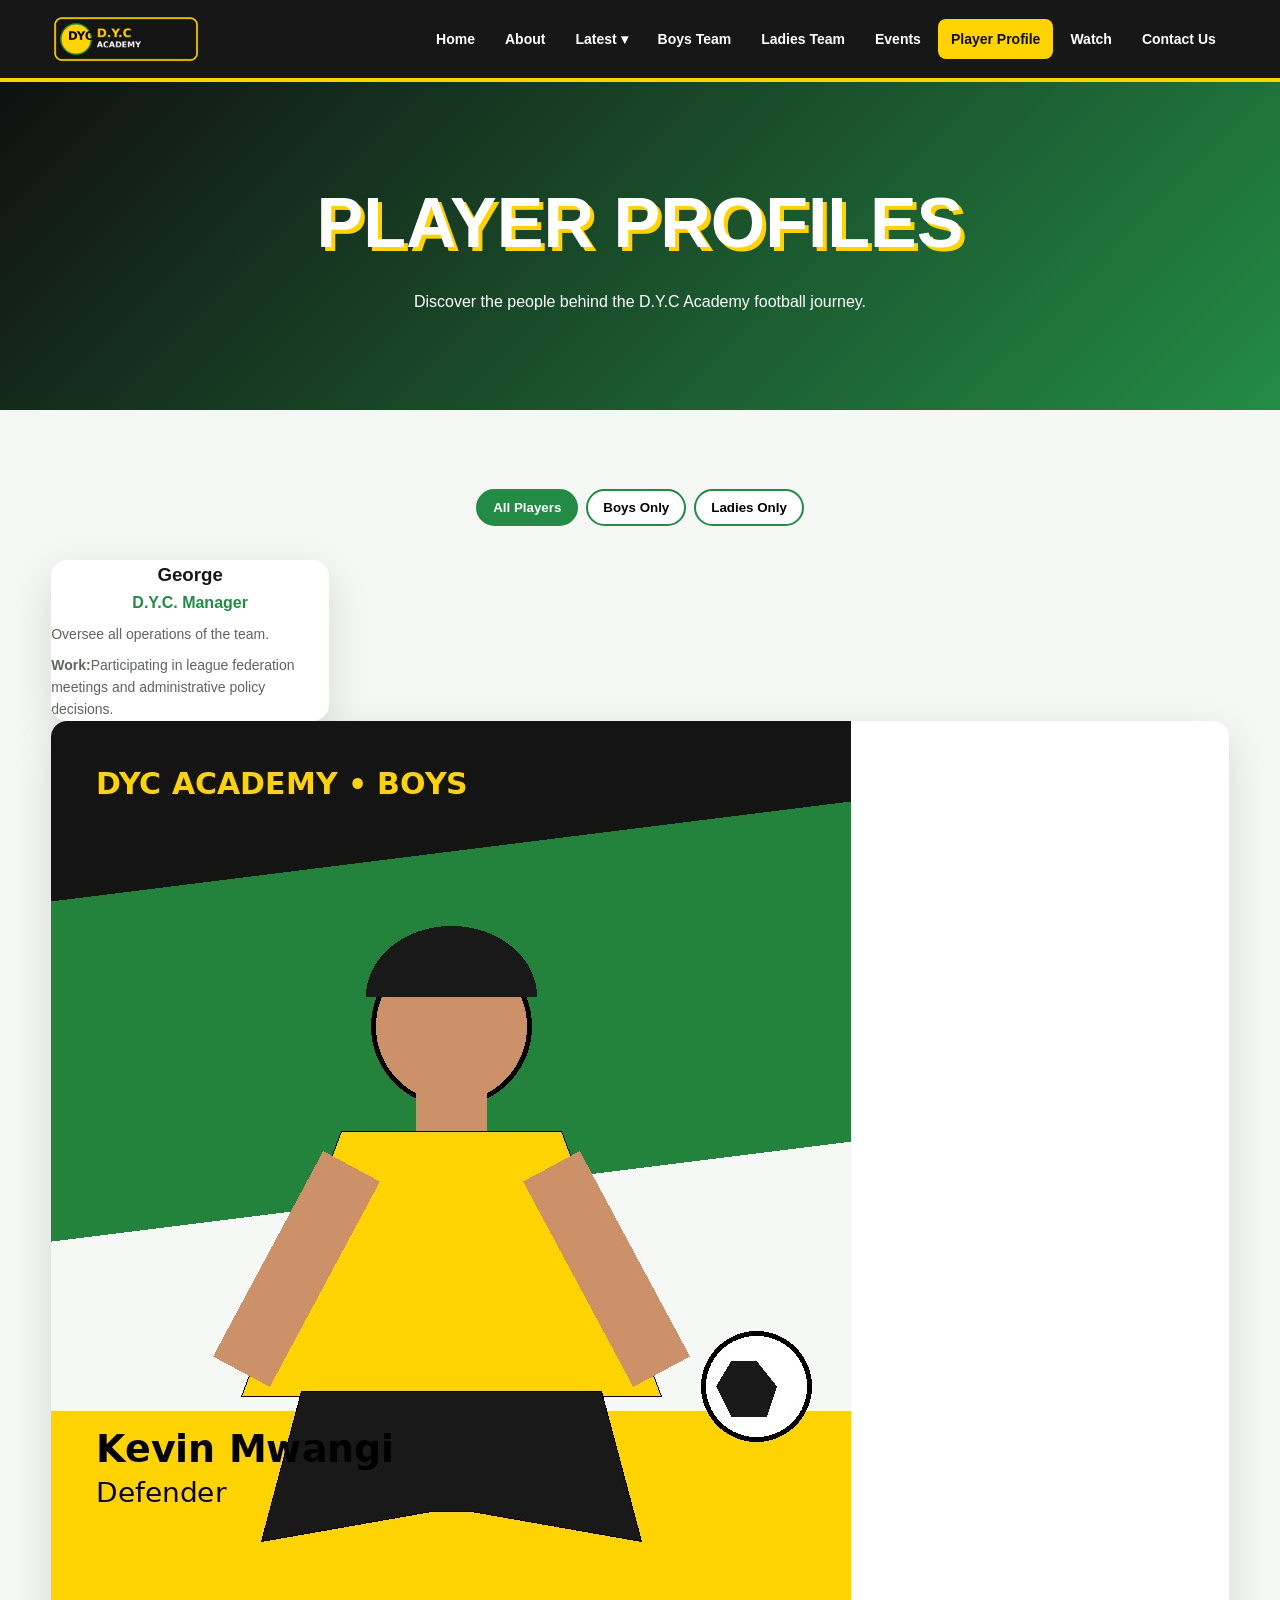
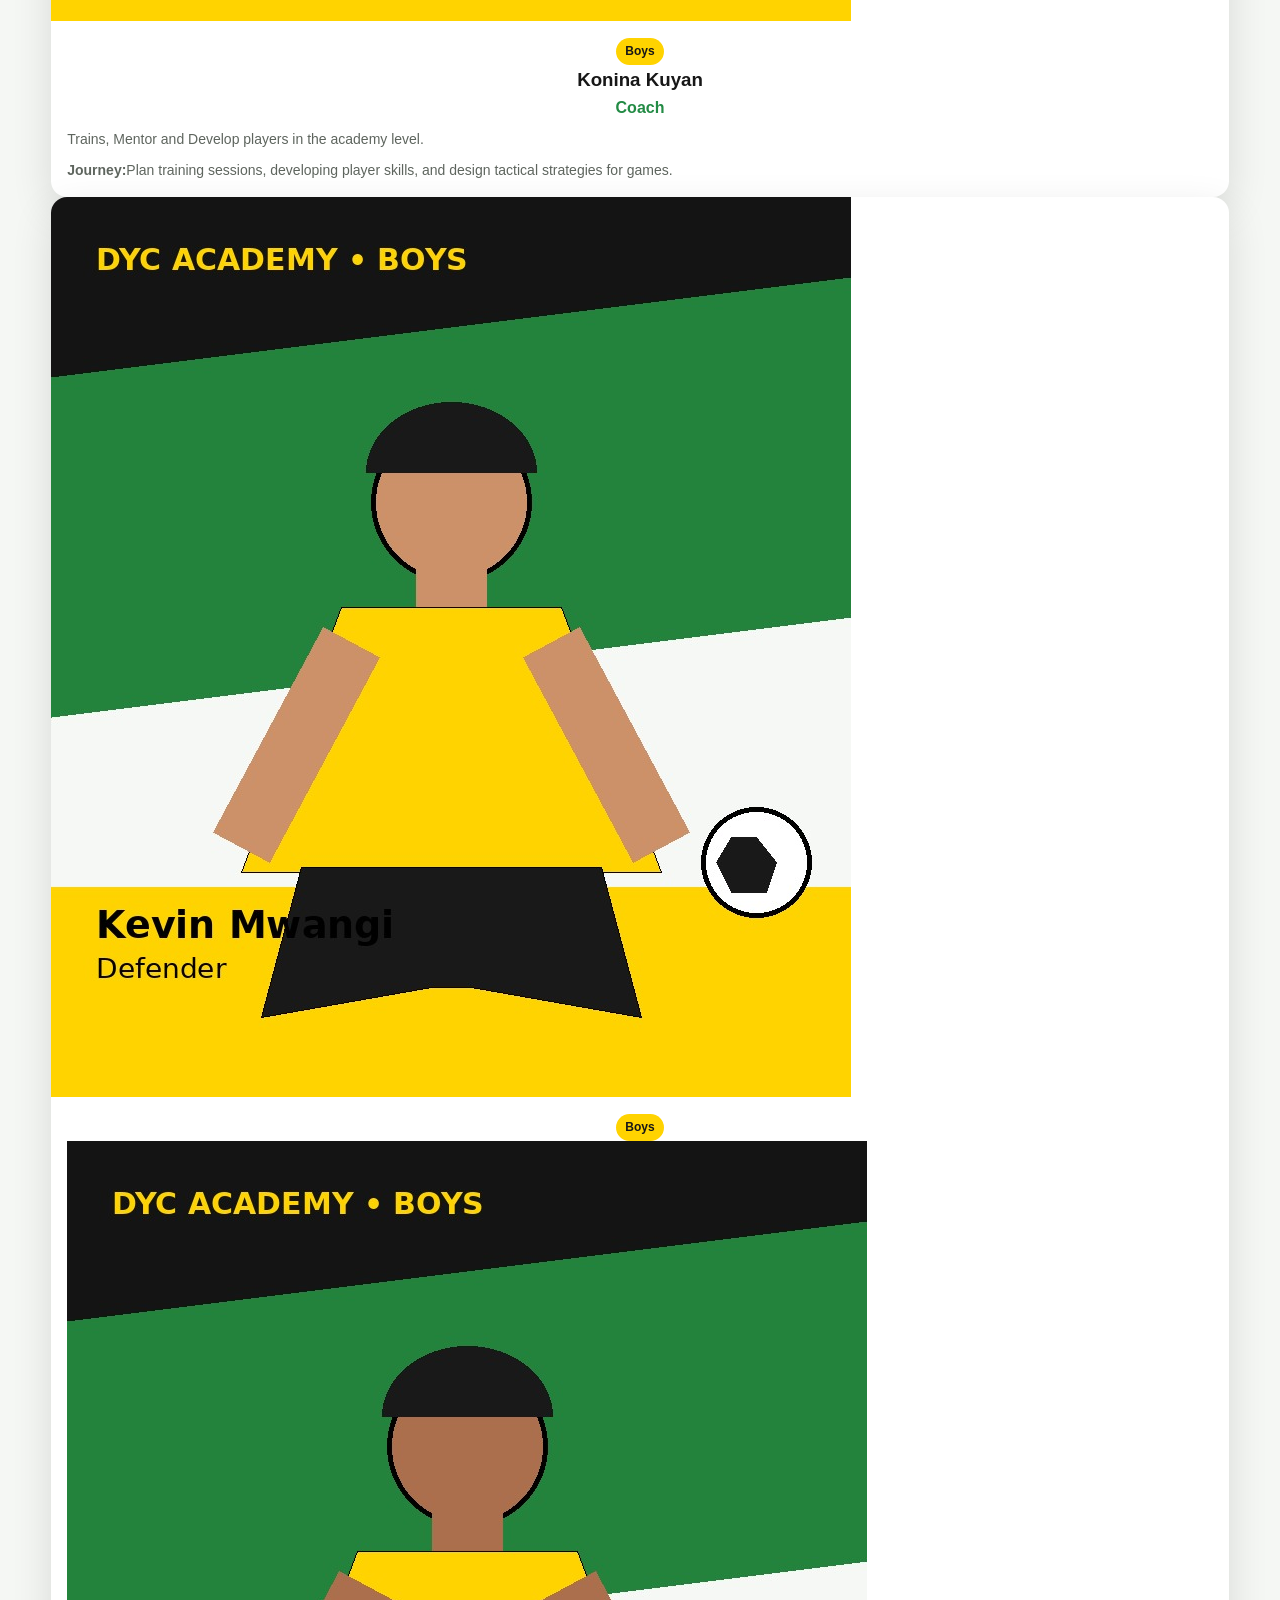
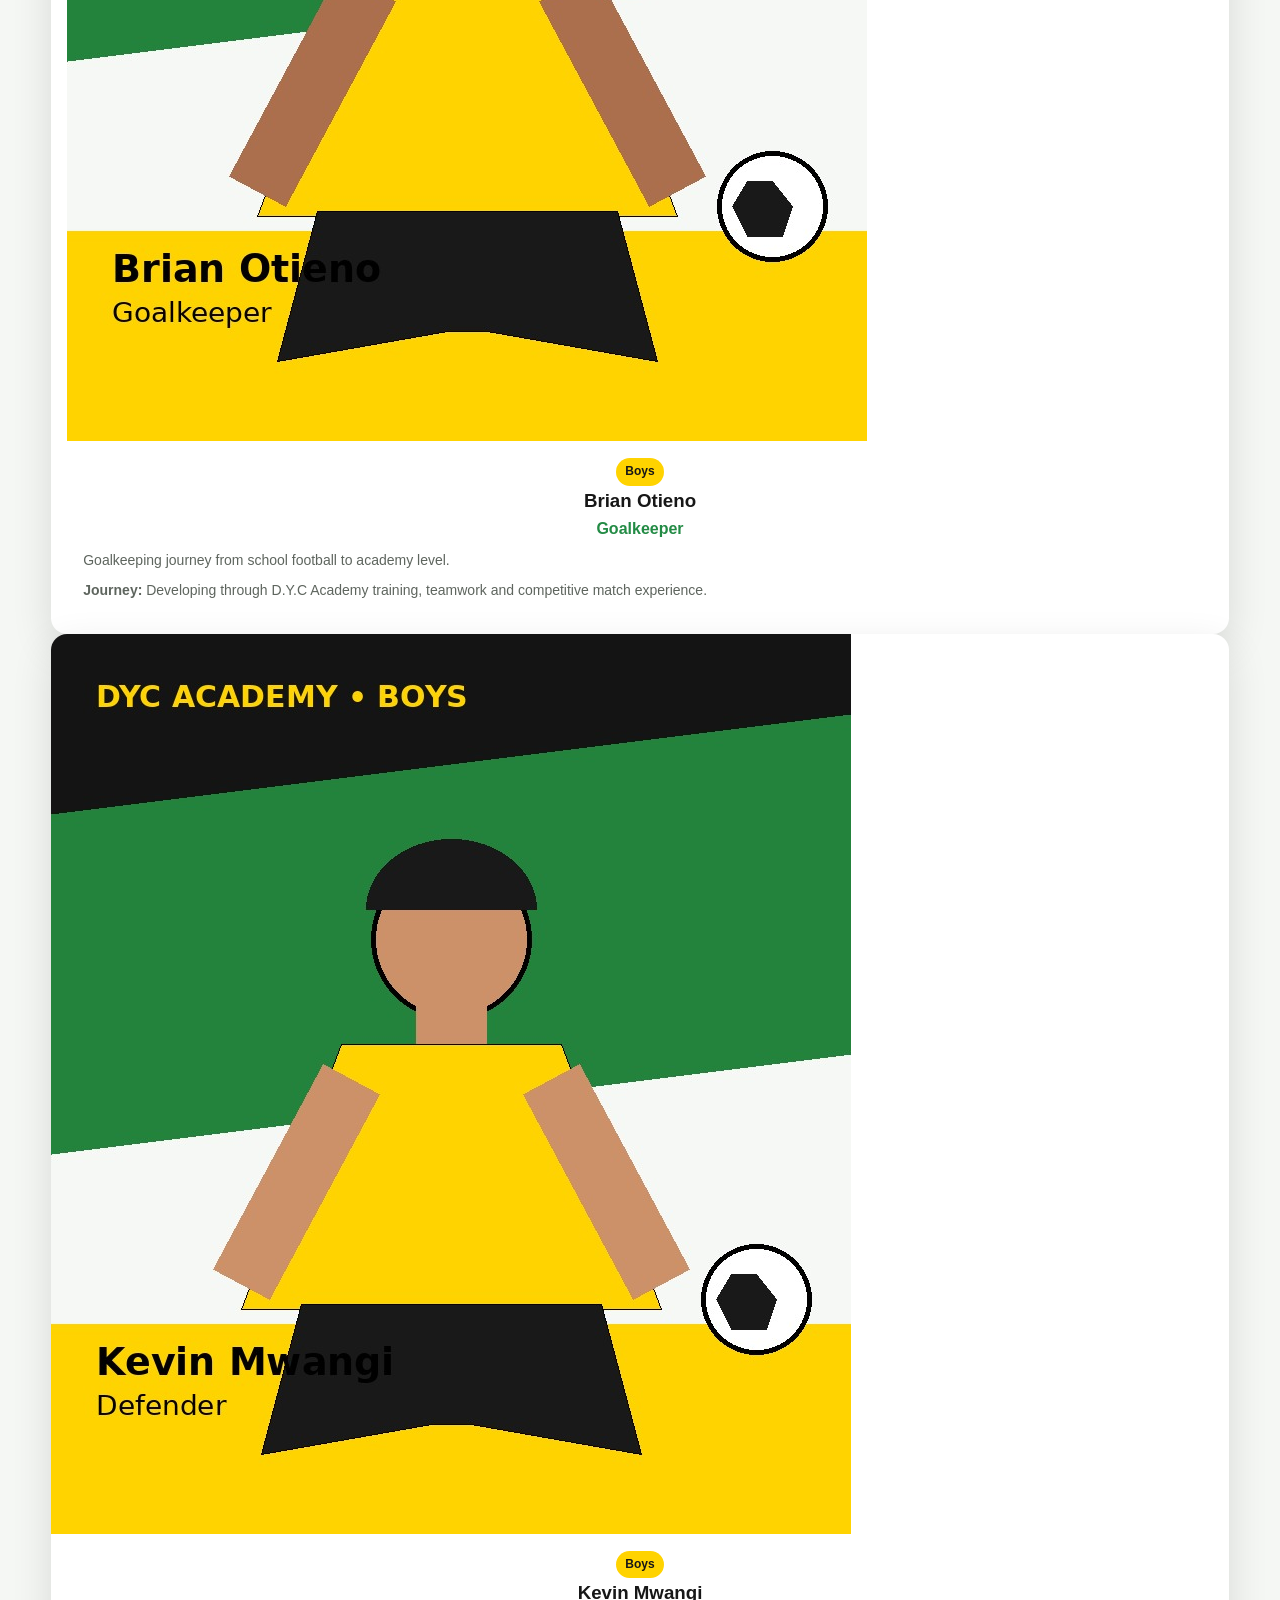
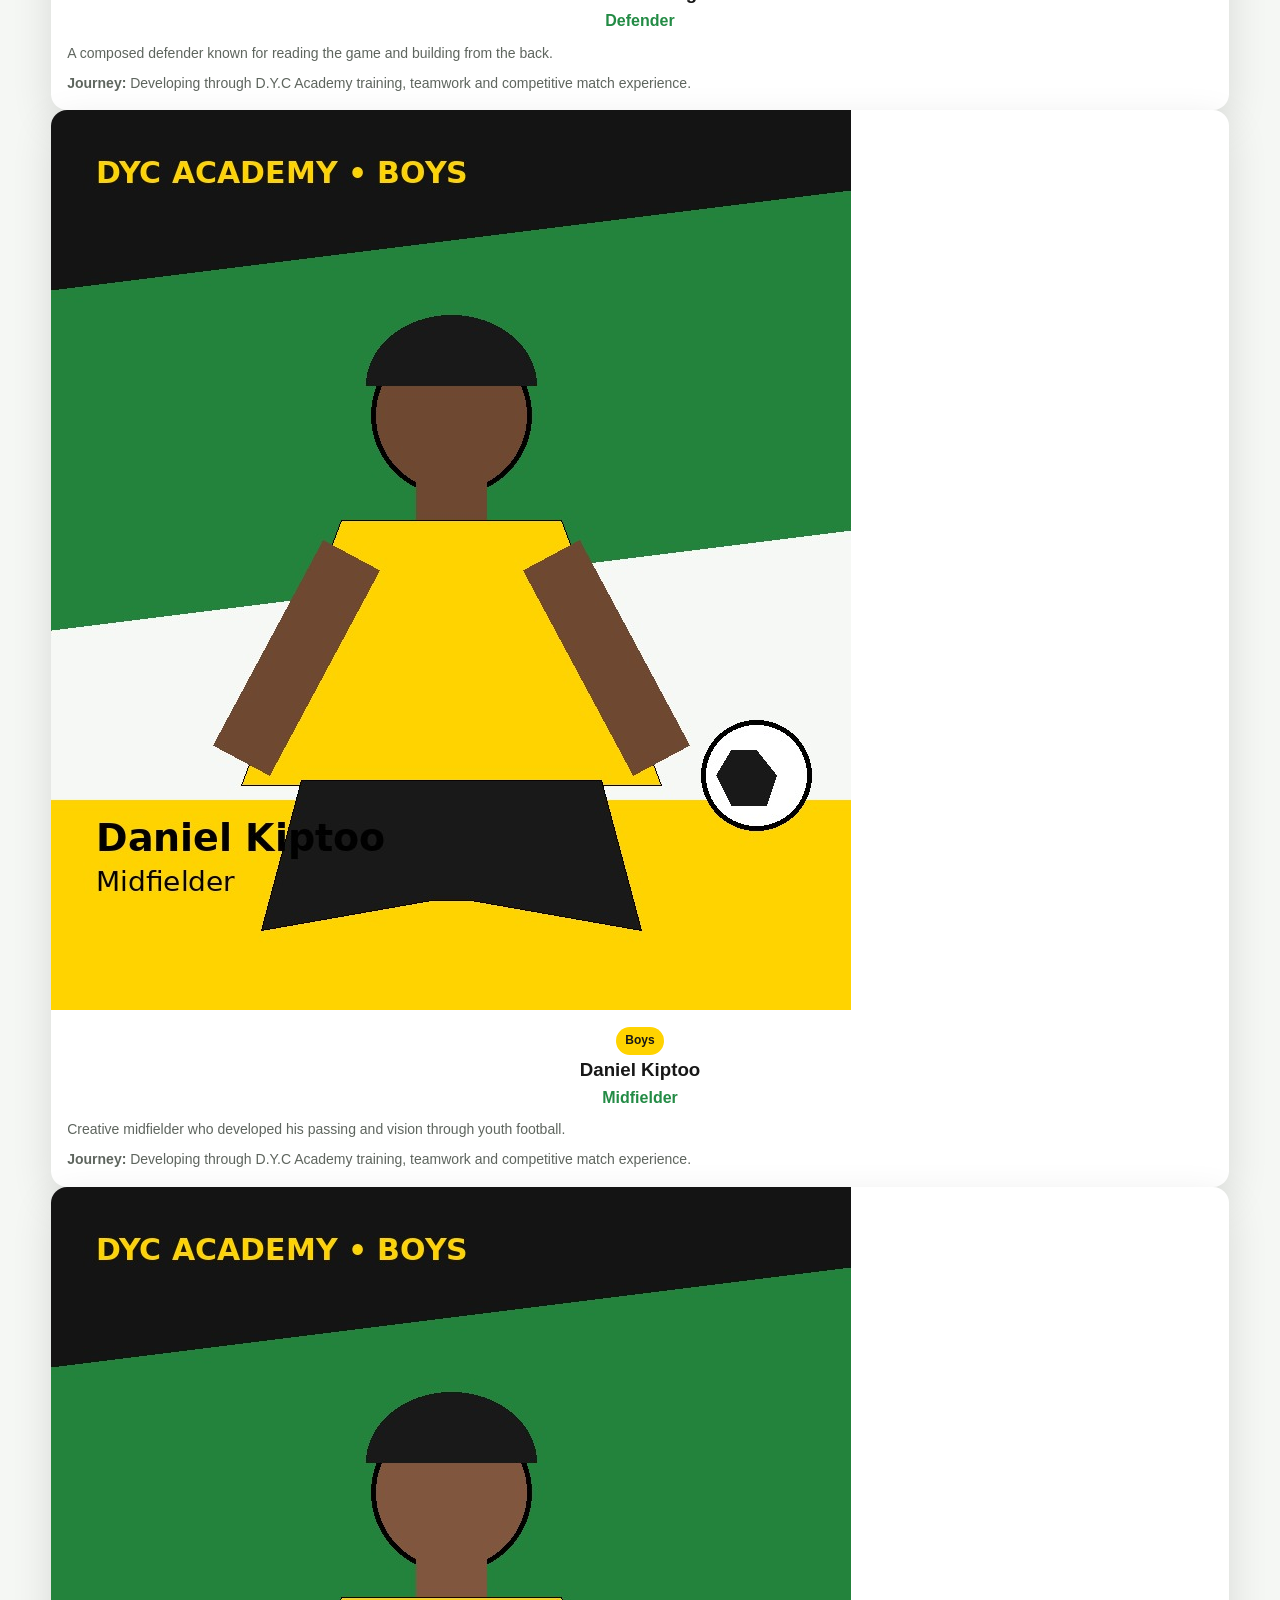
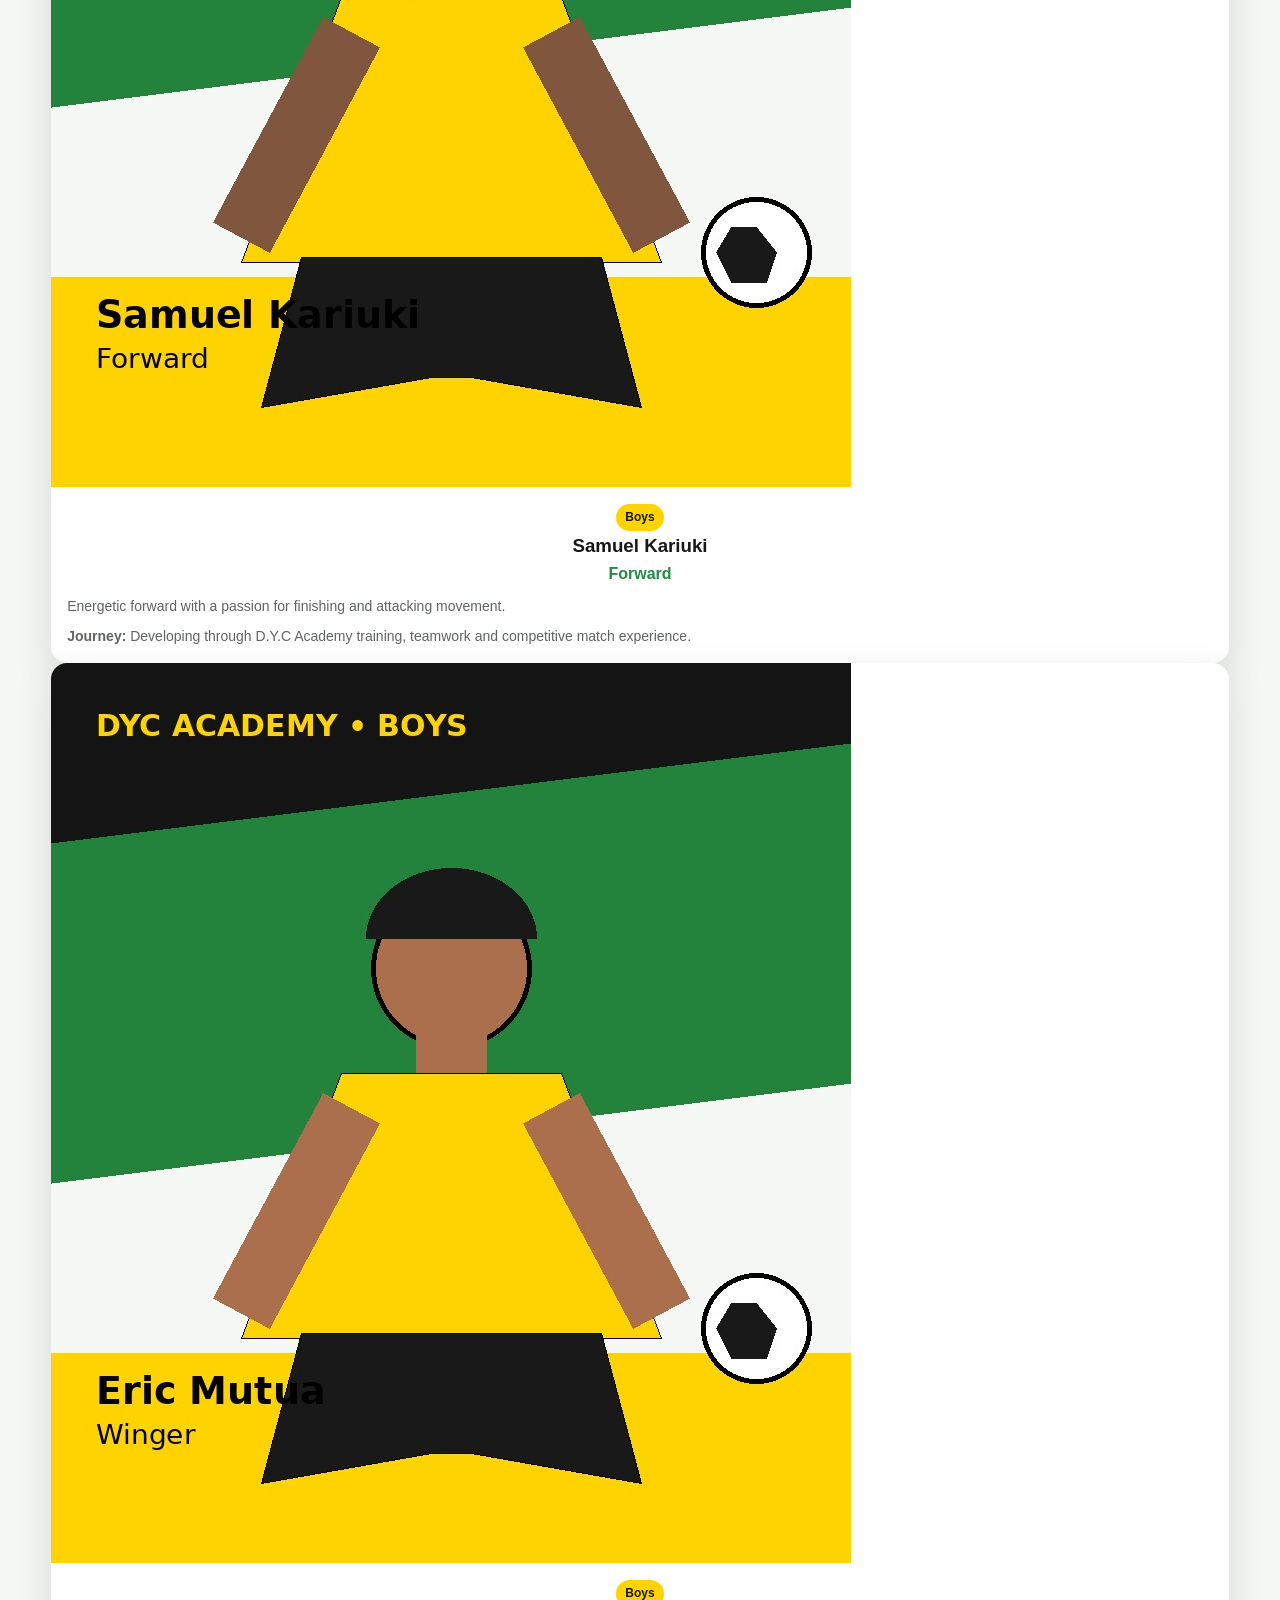
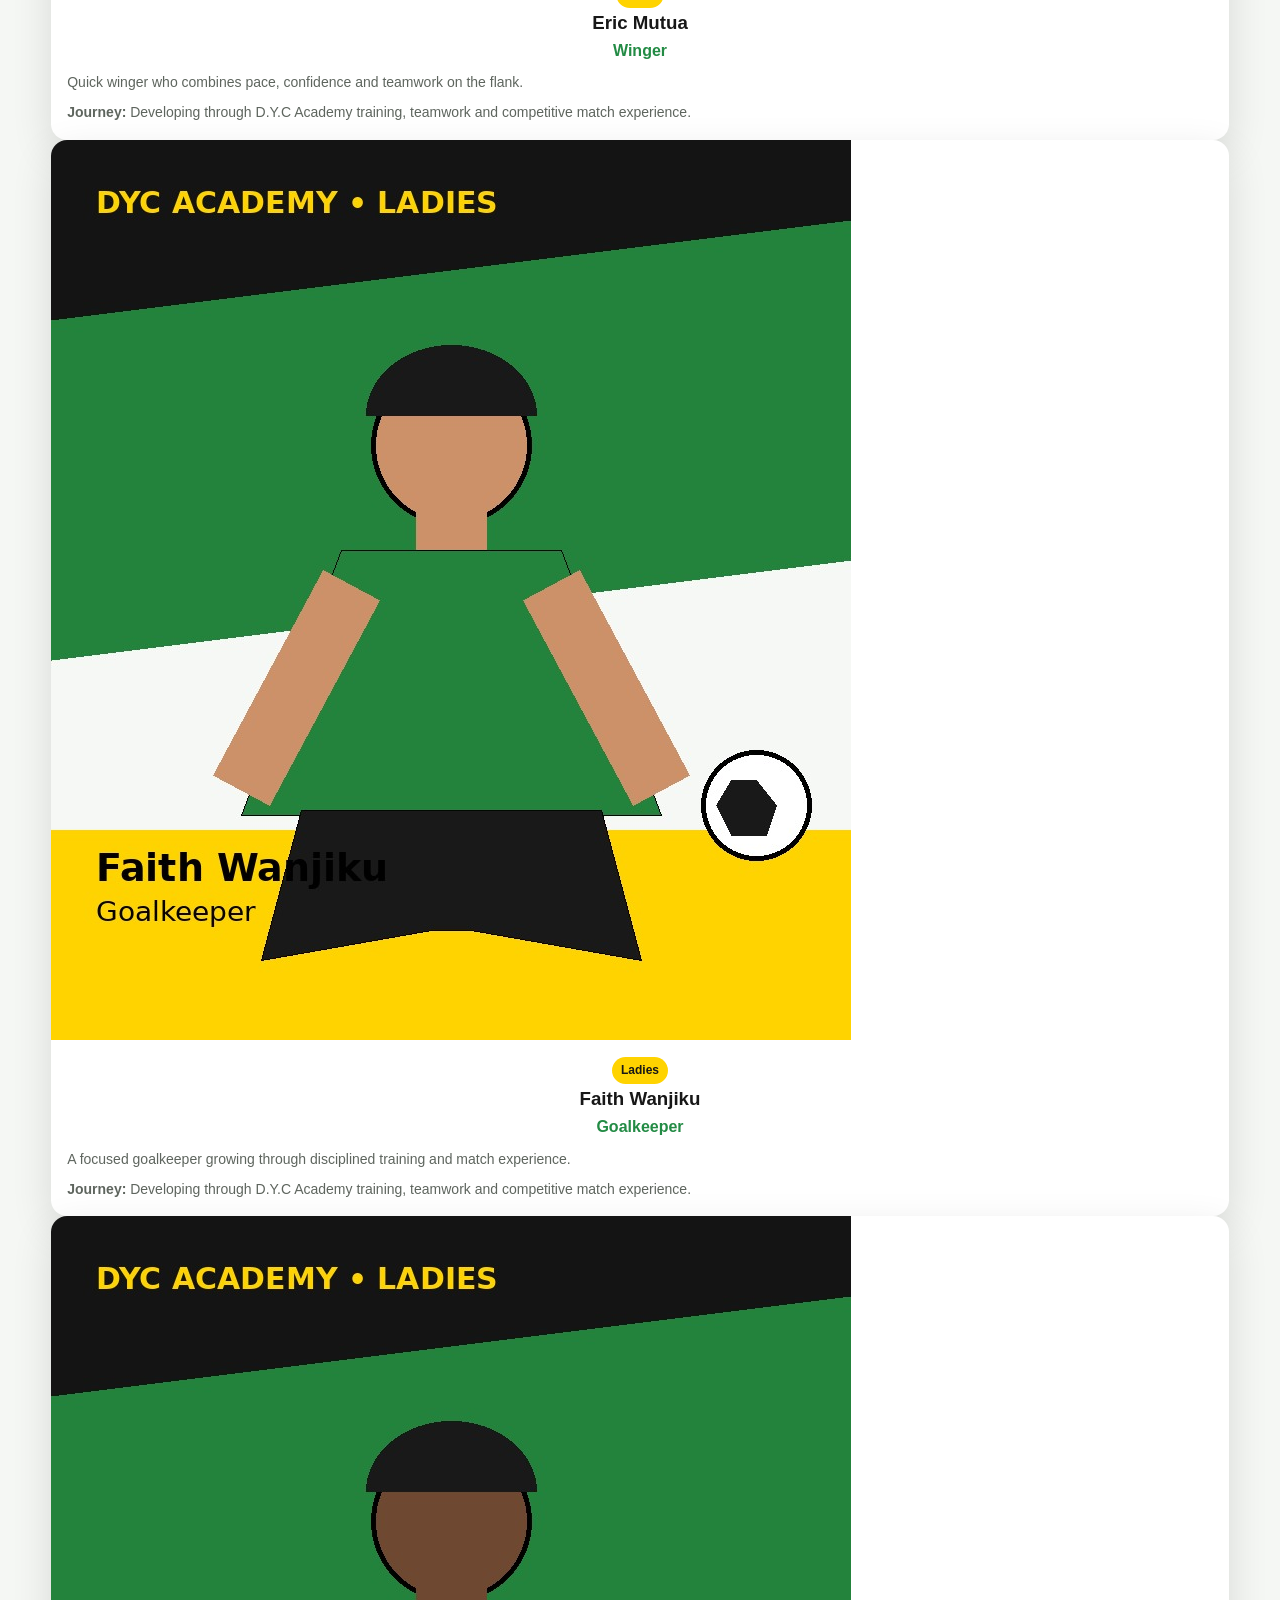
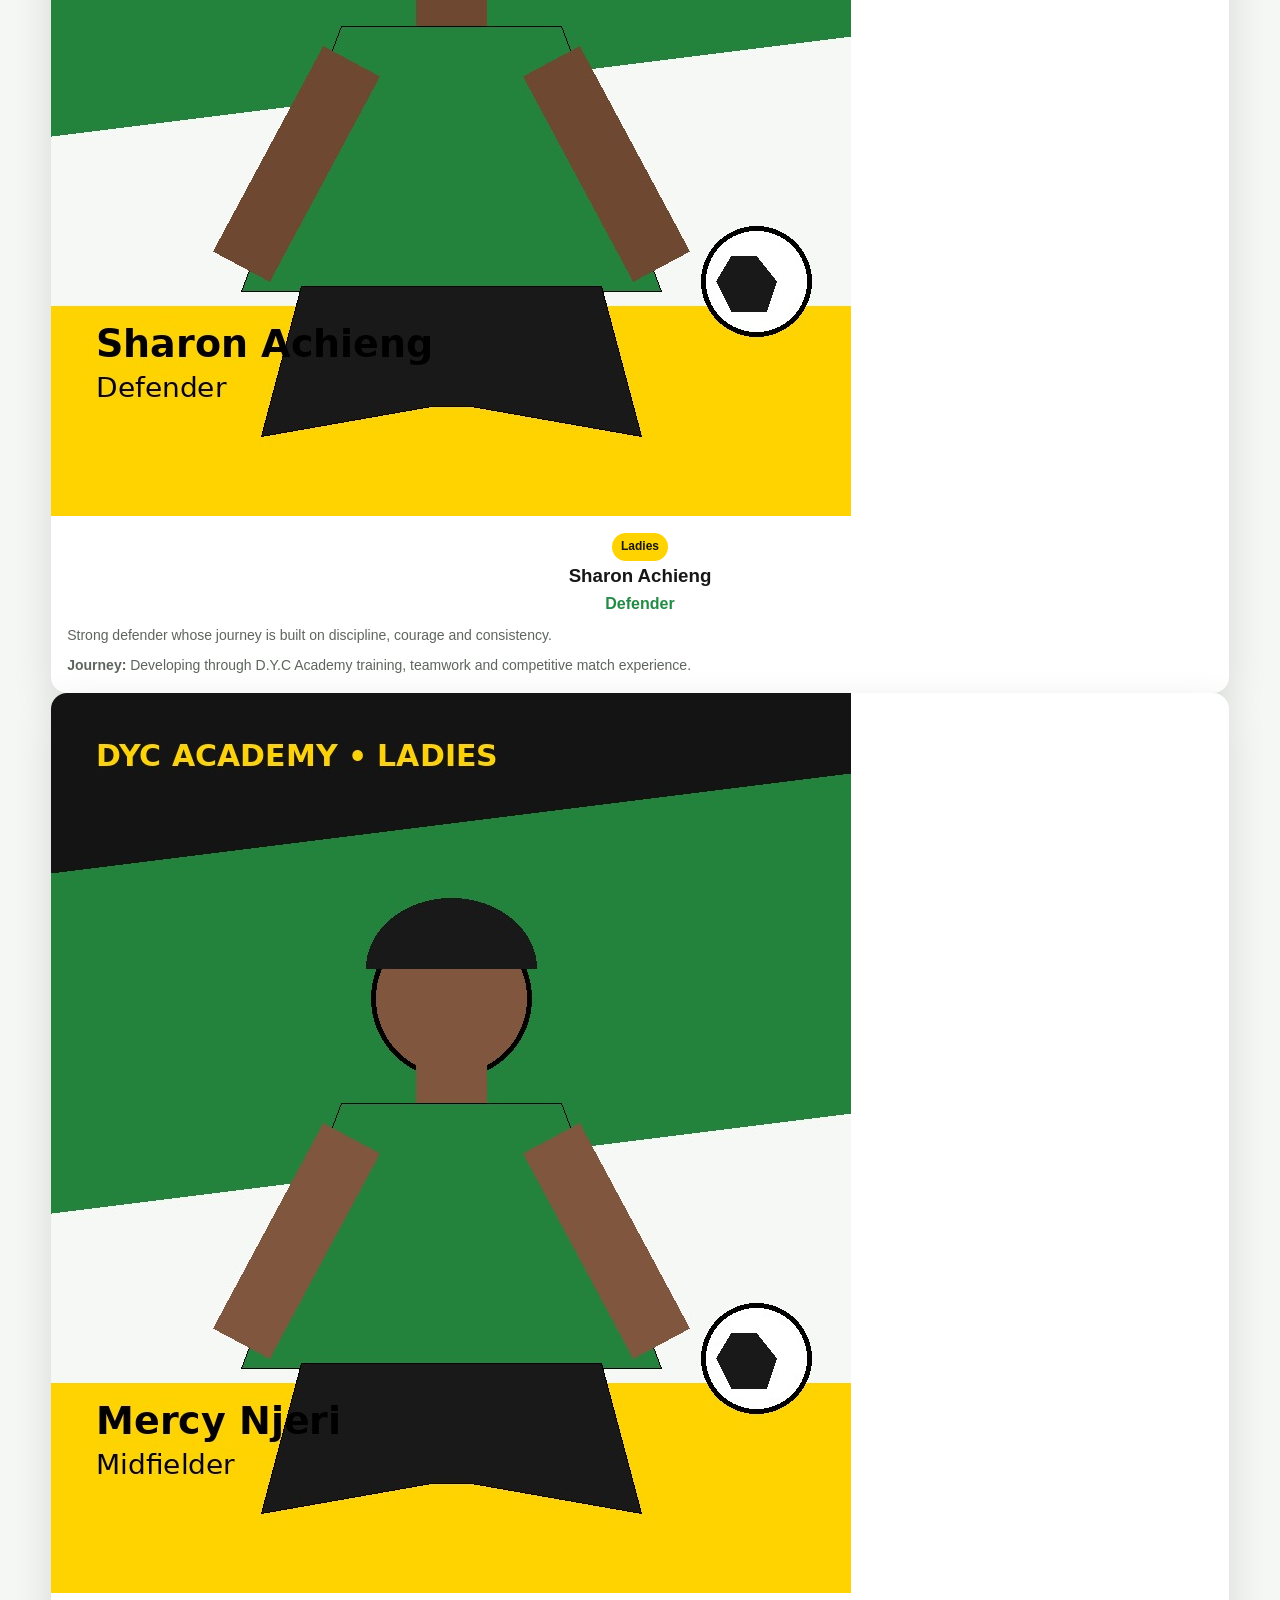
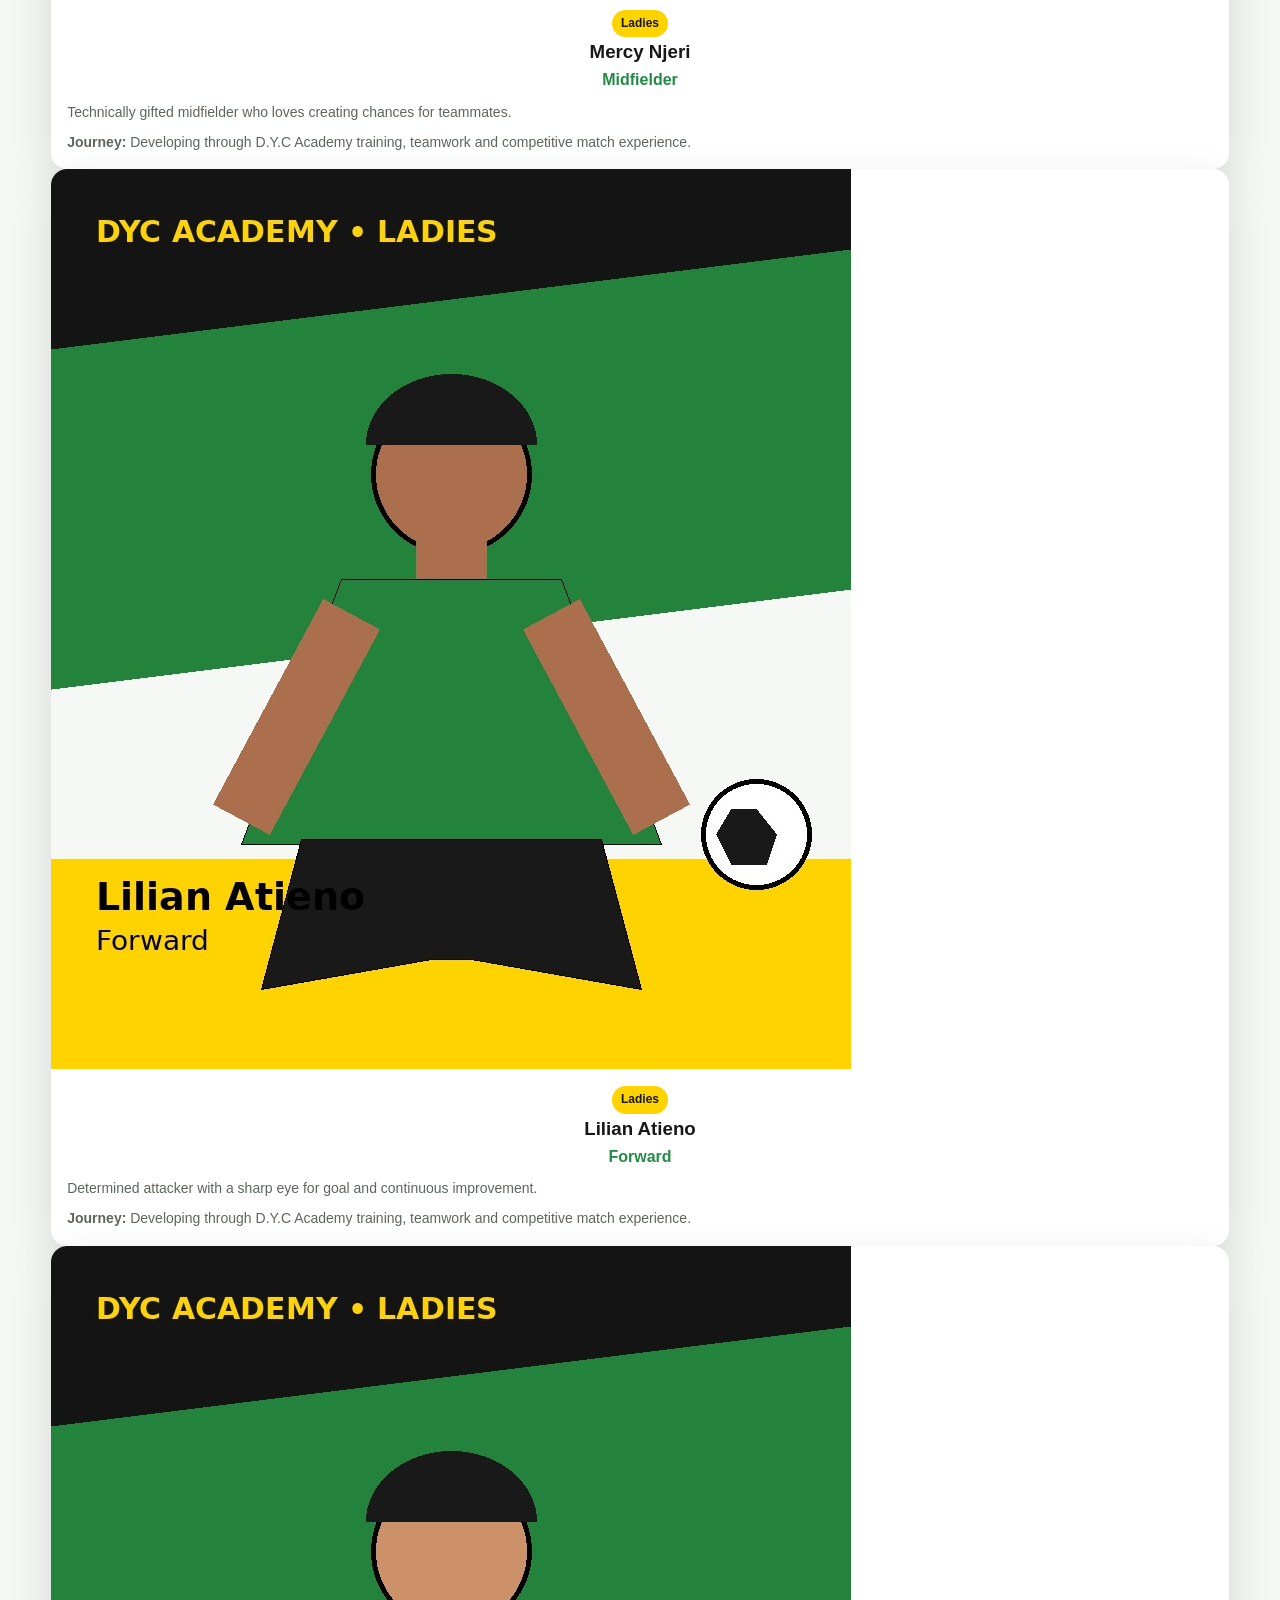
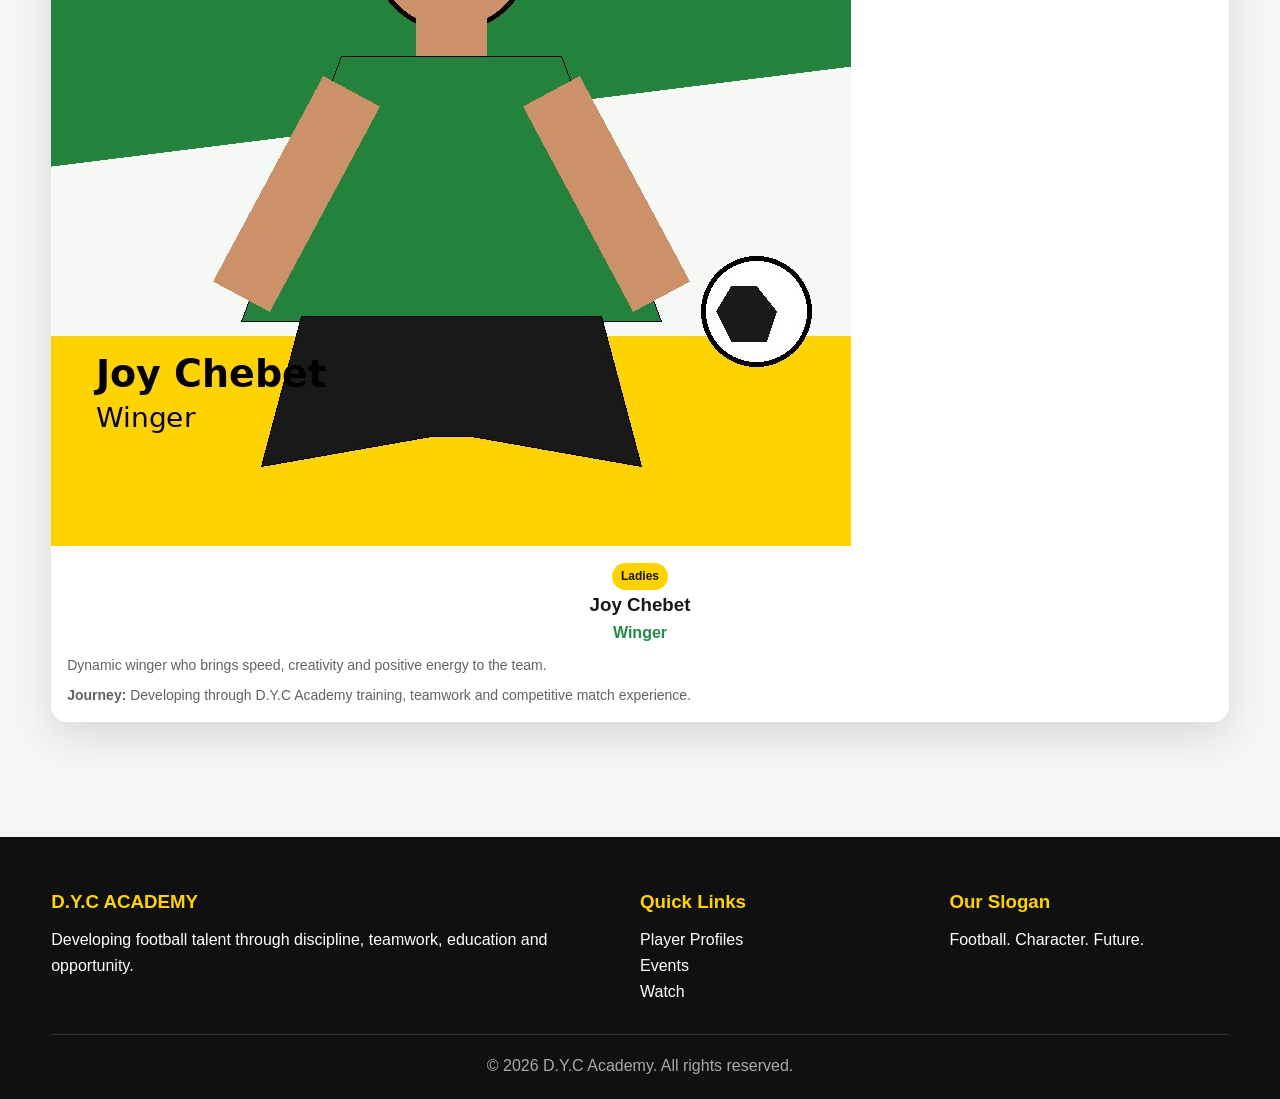
==== players.html @ 4318c8bd "Update players.html" ====
<!DOCTYPE html><html lang="en"><head><meta charset="UTF-8">
<meta name="viewport" content="width=device-width, initial-scale=1.0"><meta name="description" content="D.Y.C Academy football team website">
<title>Player Profiles | D.Y.C Academy</title><link rel="stylesheet" href="style.css"></head><body>
<header><div class="container navbar">
      <a class="brand" href="index.html"><img src="assets/dyc-logo.png" alt="D.Y.C Academy Logo"></a>
      <button class="nav-toggle" aria-label="Open menu">☰</button>
      <nav><ul><li><a class="" href="index.html">Home</a></li><li><a class="" href="about.html">About</a></li><li class="dropdown"><a href="#" class="">Latest ▾</a>
      <div class="dropdown-menu"><a href="news.html">News</a><a href="transfer.html">Transfer</a></div></li><li><a class="" href="boys.html">Boys Team</a></li><li><a class="" href="ladies.html">Ladies Team</a></li><li><a class="" href="events.html">Events</a></li><li><a class="active" href="players.html">Player Profile</a></li><li><a class="" href="watch.html">Watch</a></li><li><a href="contact.html">Contact Us</a></li></ul></nav>
    </div></header><section class="page-hero"><div class="container"><h1>Player Profiles</h1><p>Discover the people behind the D.Y.C Academy football journey.</p></div></section>
<section class="section"><div class="container"><div class="filters"><button class="filter-btn active" data-team="all">All Players</button><button class="filter-btn" data-team="boys">Boys Only</button><button class="filter-btn" data-team="ladies">Ladies Only</button></div>
<div class="player-grid"><article class="player-card" data-team="boys">

      <h3>George </h3><div class="role">D.Y.C. Manager</div><p>Oversee all operations of the team.</p>
      <p><strong>Work:</strong>Participating in league federation meetings and administrative policy decisions.</p></div></article><article class="player-card" data-team="boys">
      <img src="assets/players/player02.jpg" alt="George - D.Y.C Academy Manager">
      <div class="info"><div style="text-align:center"><span class="badge">Boys</span></div>
      <h3>Konina Kuyan</h3><div class="role">Coach</div><p>Trains, Mentor and Develop players in the academy level.</p>
      <p><strong>Journey:</strong>Plan training sessions, developing player skills, and design tactical strategies for games.</p></div></article><article class="player-card" data-team="boys">
      <img src="assets/players/player02.jpg" alt="Konina Kuyan - D.Y.C Academy Coach">
      <div class="info"><div style="text-align:center"><span class="badge">Boys</span></div>

      <img src="assets/players/player01.jpg" alt="Brian Otieno - D.Y.C Academy Boys player">
      <div class="info"><div style="text-align:center"><span class="badge">Boys</span></div>
      <h3>Brian Otieno</h3><div class="role">Goalkeeper</div><p>Goalkeeping journey from school football to academy level.</p>
      <p><strong>Journey:</strong> Developing through D.Y.C Academy training, teamwork and competitive match experience.</p></div></article><article class="player-card" data-team="boys">
      <img src="assets/players/player02.jpg" alt="Kevin Mwangi - D.Y.C Academy Boys player">
      <div class="info"><div style="text-align:center"><span class="badge">Boys</span></div>
      <h3>Kevin Mwangi</h3><div class="role">Defender</div><p>A composed defender known for reading the game and building from the back.</p>
      <p><strong>Journey:</strong> Developing through D.Y.C Academy training, teamwork and competitive match experience.</p></div></article><article class="player-card" data-team="boys">
      <img src="assets/players/player03.jpg" alt="Daniel Kiptoo - D.Y.C Academy Boys player">
      <div class="info"><div style="text-align:center"><span class="badge">Boys</span></div>
      <h3>Daniel Kiptoo</h3><div class="role">Midfielder</div><p>Creative midfielder who developed his passing and vision through youth football.</p>
      <p><strong>Journey:</strong> Developing through D.Y.C Academy training, teamwork and competitive match experience.</p></div></article><article class="player-card" data-team="boys">
      <img src="assets/players/player04.jpg" alt="Samuel Kariuki - D.Y.C Academy Boys player">
      <div class="info"><div style="text-align:center"><span class="badge">Boys</span></div>
      <h3>Samuel Kariuki</h3><div class="role">Forward</div><p>Energetic forward with a passion for finishing and attacking movement.</p>
      <p><strong>Journey:</strong> Developing through D.Y.C Academy training, teamwork and competitive match experience.</p></div></article><article class="player-card" data-team="boys">
      <img src="assets/players/player05.jpg" alt="Eric Mutua - D.Y.C Academy Boys player">
      <div class="info"><div style="text-align:center"><span class="badge">Boys</span></div>
      <h3>Eric Mutua</h3><div class="role">Winger</div><p>Quick winger who combines pace, confidence and teamwork on the flank.</p>
      <p><strong>Journey:</strong> Developing through D.Y.C Academy training, teamwork and competitive match experience.</p></div></article><article class="player-card" data-team="ladies">
      <img src="assets/players/player06.jpg" alt="Faith Wanjiku - D.Y.C Academy Ladies player">
      <div class="info"><div style="text-align:center"><span class="badge">Ladies</span></div>
      <h3>Faith Wanjiku</h3><div class="role">Goalkeeper</div><p>A focused goalkeeper growing through disciplined training and match experience.</p>
      <p><strong>Journey:</strong> Developing through D.Y.C Academy training, teamwork and competitive match experience.</p></div></article><article class="player-card" data-team="ladies">
      <img src="assets/players/player07.jpg" alt="Sharon Achieng - D.Y.C Academy Ladies player">
      <div class="info"><div style="text-align:center"><span class="badge">Ladies</span></div>
      <h3>Sharon Achieng</h3><div class="role">Defender</div><p>Strong defender whose journey is built on discipline, courage and consistency.</p>
      <p><strong>Journey:</strong> Developing through D.Y.C Academy training, teamwork and competitive match experience.</p></div></article><article class="player-card" data-team="ladies">
      <img src="assets/players/player08.jpg" alt="Mercy Njeri - D.Y.C Academy Ladies player">
      <div class="info"><div style="text-align:center"><span class="badge">Ladies</span></div>
      <h3>Mercy Njeri</h3><div class="role">Midfielder</div><p>Technically gifted midfielder who loves creating chances for teammates.</p>
      <p><strong>Journey:</strong> Developing through D.Y.C Academy training, teamwork and competitive match experience.</p></div></article><article class="player-card" data-team="ladies">
      <img src="assets/players/player09.jpg" alt="Lilian Atieno - D.Y.C Academy Ladies player">
      <div class="info"><div style="text-align:center"><span class="badge">Ladies</span></div>
      <h3>Lilian Atieno</h3><div class="role">Forward</div><p>Determined attacker with a sharp eye for goal and continuous improvement.</p>
      <p><strong>Journey:</strong> Developing through D.Y.C Academy training, teamwork and competitive match experience.</p></div></article><article class="player-card" data-team="ladies">
      <img src="assets/players/player10.jpg" alt="Joy Chebet - D.Y.C Academy Ladies player">
      <div class="info"><div style="text-align:center"><span class="badge">Ladies</span></div>
      <h3>Joy Chebet</h3><div class="role">Winger</div><p>Dynamic winger who brings speed, creativity and positive energy to the team.</p>
      <p><strong>Journey:</strong> Developing through D.Y.C Academy training, teamwork and competitive match experience.</p></div></article></div></div></section>
      <footer><div class="container footer-grid">
      <div><h3>D.Y.C ACADEMY</h3><p>Developing football talent through discipline, teamwork, education and opportunity.</p></div>
      <div><h3>Quick Links</h3><p><a href="players.html">Player Profiles</a></p><p><a href="events.html">Events</a></p><p><a href="watch.html">Watch</a></p></div>
      <div><h3>Our Slogan</h3><p>Football. Character. Future.</p></div>
    </div><div class="container copyright">© 2026 D.Y.C Academy. All rights reserved.</div></footer><script src="script.js"></script></body></html>
---- style.css ----
:root{
  --yellow:#FFD300; --green:#238B45; --black:#101010; --white:#fff;
  --light:#f5f7f4; --muted:#667066; --shadow:0 14px 40px rgba(0,0,0,.12);
}
*{box-sizing:border-box;margin:0;padding:0}
html{scroll-behavior:smooth}
body{font-family:Arial,Helvetica,sans-serif;background:var(--light);color:#171717;line-height:1.6}
a{text-decoration:none;color:inherit}
img{max-width:100%;display:block}
.container{width:min(1180px,92%);margin:auto}
header{position:sticky;top:0;z-index:1000;background:rgba(16,16,16,.97);border-bottom:4px solid var(--yellow)}
.navbar{min-height:78px;display:flex;align-items:center;justify-content:space-between;gap:20px}
.brand{display:flex;align-items:center;gap:12px;color:#fff;font-weight:900}
.brand img{width:150px;height:auto}
.nav-toggle{display:none;background:var(--yellow);border:0;border-radius:8px;padding:10px 13px;font-size:22px}
nav ul{display:flex;list-style:none;gap:4px;align-items:center;flex-wrap:wrap}
nav a{color:#fff;padding:12px 13px;border-radius:8px;font-weight:700;font-size:14px}
nav a:hover,nav a.active{background:var(--yellow);color:var(--black)}
.dropdown{position:relative}
.dropdown-menu{display:none;position:absolute;top:100%;left:0;background:var(--black);min-width:150px;padding:7px;border-top:3px solid var(--yellow);border-radius:0 0 10px 10px}
.dropdown:hover .dropdown-menu{display:block}
.dropdown-menu a{display:block}
.hero{min-height:640px;position:relative;overflow:hidden;display:flex;align-items:center;background:#111}
.hero video{position:absolute;inset:0;width:100%;height:100%;object-fit:cover;opacity:.48}
.hero::after{content:"";position:absolute;inset:0;background:linear-gradient(90deg,rgba(0,0,0,.9),rgba(0,0,0,.35),rgba(0,0,0,.65))}
.hero-content{position:relative;z-index:2;color:#fff;padding:90px 0;max-width:760px}
.kicker{display:inline-block;background:var(--yellow);color:#000;padding:7px 14px;border-radius:30px;font-weight:900;letter-spacing:1px;margin-bottom:18px}
.hero h1{font-size:clamp(48px,8vw,92px);line-height:.95;text-transform:uppercase;text-shadow:5px 6px 0 rgba(35,139,69,.75);font-weight:1000}
.hero h1 span{color:var(--yellow)}
.hero p{font-size:20px;max-width:650px;margin:22px 0}
.btn{display:inline-block;padding:13px 20px;border-radius:8px;font-weight:900;margin:5px;background:var(--yellow);color:#000;box-shadow:0 8px 20px rgba(0,0,0,.2)}
.btn.alt{background:var(--green);color:#fff}
.section{padding:75px 0}
.section-title{text-align:center;margin-bottom:40px}
.section-title h2{font-size:clamp(32px,5vw,55px);text-transform:uppercase;font-weight:1000;letter-spacing:1px;text-shadow:3px 3px 0 var(--yellow)}
.section-title p{color:var(--muted);max-width:700px;margin:10px auto}
.grid{display:grid;grid-template-columns:repeat(3,1fr);gap:24px}
.grid-2{display:grid;grid-template-columns:repeat(2,1fr);gap:24px}
.card{background:#fff;border-radius:18px;padding:25px;box-shadow:var(--shadow);border-top:6px solid var(--green)}
.card h3{text-align:center;margin:10px 0;font-size:24px}
.card p{text-align:center;color:#596159}
.icon-card{min-height:200px;display:flex;flex-direction:column;justify-content:center;align-items:center}
.big-icon{font-size:52px}
.page-hero{padding:85px 0;background:linear-gradient(135deg,var(--black),var(--green));color:#fff;text-align:center}
.page-hero h1{font-size:clamp(40px,6vw,70px);text-transform:uppercase;text-shadow:4px 4px 0 var(--yellow)}
.page-hero p{max-width:720px;margin:10px auto}
.filters{text-align:center;margin-bottom:30px}
.filter-btn{border:2px solid var(--green);background:#fff;padding:9px 15px;border-radius:20px;font-weight:800;margin:4px;cursor:pointer}
.filter-btn.active,.filter-btn:hover{background:var(--green);color:#fff}
.player-grid{display:grid;grid-template-columns:repeat(4,1fr);gap:22px}
.player-card{background:#fff;border-radius:16px;overflow:hidden;box-shadow:var(--shadow);transition:.25s}
.player-card:hover{transform:translateY(-7px)}
.player-card .info{padding:16px}
.player-card h3{text-align:center}
.player-card .role{text-align:center;color:var(--green);font-weight:900}
.player-card p{font-size:14px;color:#5e655e;margin-top:8px}
.badge{display:inline-block;padding:4px 9px;border-radius:20px;background:var(--yellow);font-size:12px;font-weight:900}
.team-buttons{display:flex;justify-content:center;gap:20px;flex-wrap:wrap}
.team-box{min-width:280px;padding:35px;border-radius:20px;background:#fff;box-shadow:var(--shadow);text-align:center;border:3px solid var(--green)}
.team-box h3{font-size:30px;margin:8px}
.timeline{max-width:850px;margin:auto}
.event{background:#fff;padding:22px;margin:16px 0;border-left:7px solid var(--yellow);box-shadow:var(--shadow);border-radius:10px}
.event h3{color:var(--green)}
.video-wrap{position:relative;padding-top:56.25%;border-radius:18px;overflow:hidden;box-shadow:var(--shadow);background:#000}
.video-wrap iframe{position:absolute;inset:0;width:100%;height:100%;border:0}
.youtube{display:flex;align-items:center;gap:18px;background:#fff;padding:25px;border-radius:18px;box-shadow:var(--shadow);margin-top:25px}
.youtube-icon{width:70px;height:50px;border-radius:14px;background:#ff0000;position:relative}
.youtube-icon:after{content:"";position:absolute;left:29px;top:15px;border-left:18px solid #fff;border-top:10px solid transparent;border-bottom:10px solid transparent}
footer{background:var(--black);color:#fff;padding:50px 0 20px;margin-top:40px}
.footer-grid{display:grid;grid-template-columns:2fr 1fr 1fr;gap:30px}
footer h3{color:var(--yellow);margin-bottom:10px}
footer a{color:#fff}
.copyright{text-align:center;border-top:1px solid #333;margin-top:30px;padding-top:18px;color:#aaa}
.notice{padding:15px;border-radius:10px;background:#fff5b8;border-left:6px solid var(--yellow);margin:20px 0}
@media(max-width:1000px){.player-grid{grid-template-columns:repeat(3,1fr)}nav ul{gap:0}}
@media(max-width:760px){
 .nav-toggle{display:block}nav{display:none;width:100%}nav.open{display:block}nav ul{display:block}nav li{margin:3px 0}.navbar{flex-wrap:wrap;padding:10px 0}.brand img{width:125px}
 .dropdown-menu{position:static}.dropdown:hover .dropdown-menu{display:none}.dropdown.open .dropdown-menu{display:block}
 .grid,.grid-2,.footer-grid{grid-template-columns:1fr}.player-grid{grid-template-columns:repeat(2,1fr)}
 .hero{min-height:560px}.hero-content{padding:65px 0}.hero p{font-size:17px}
}
@media(max-width:450px){.player-grid{grid-template-columns:1fr}.section{padding:55px 0}.team-box{min-width:100%}}
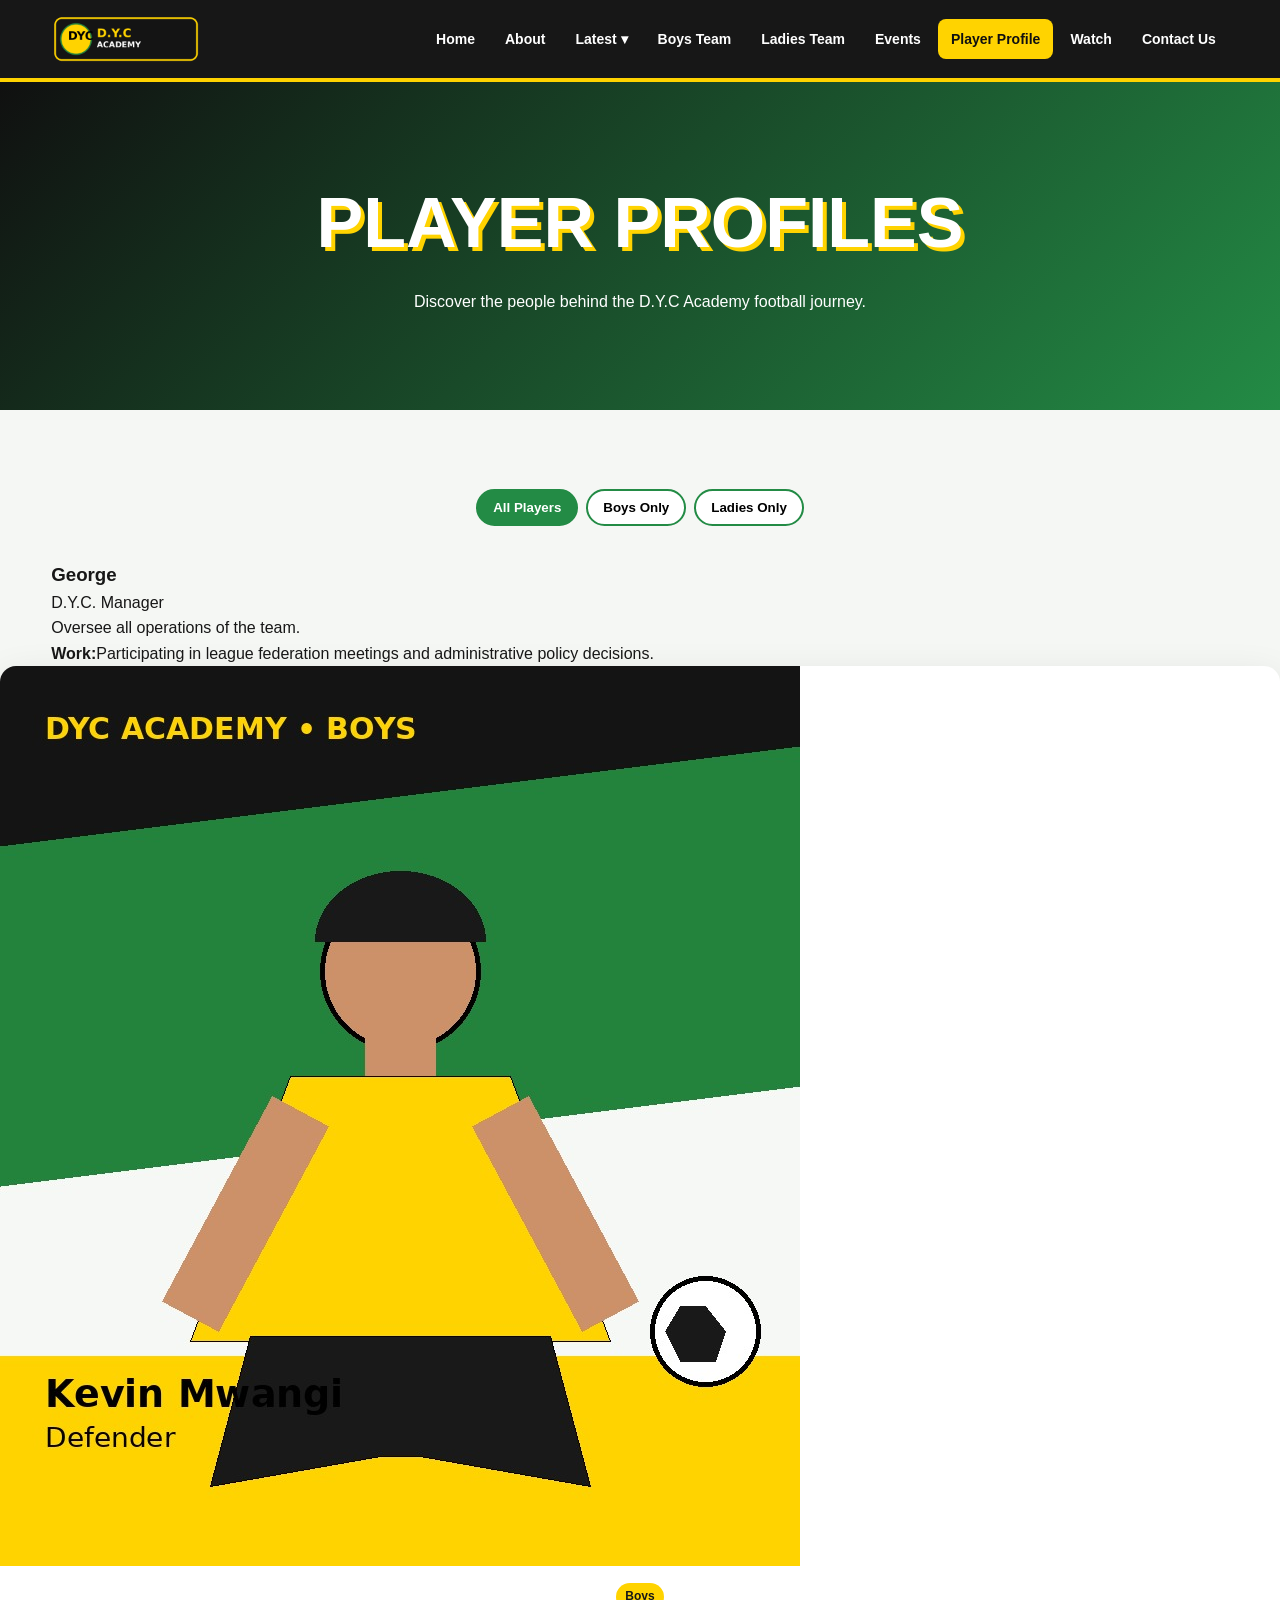
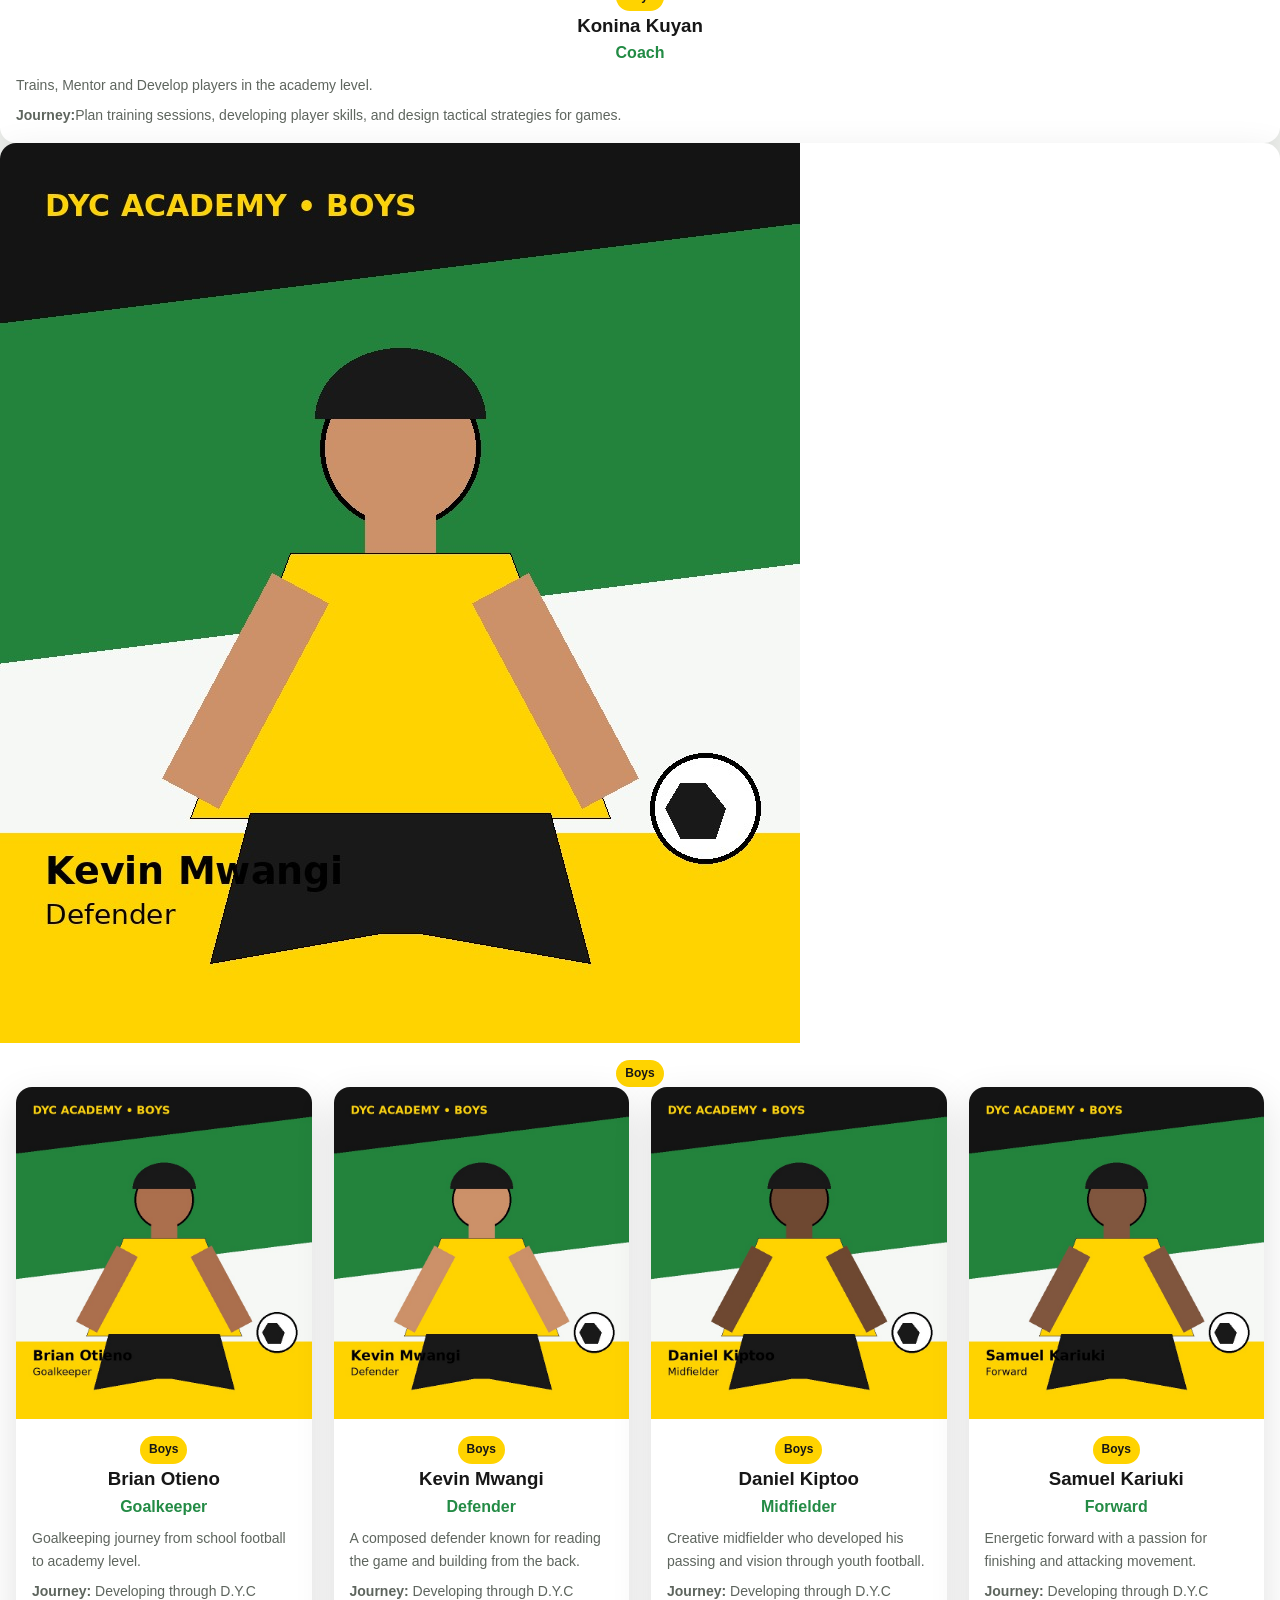
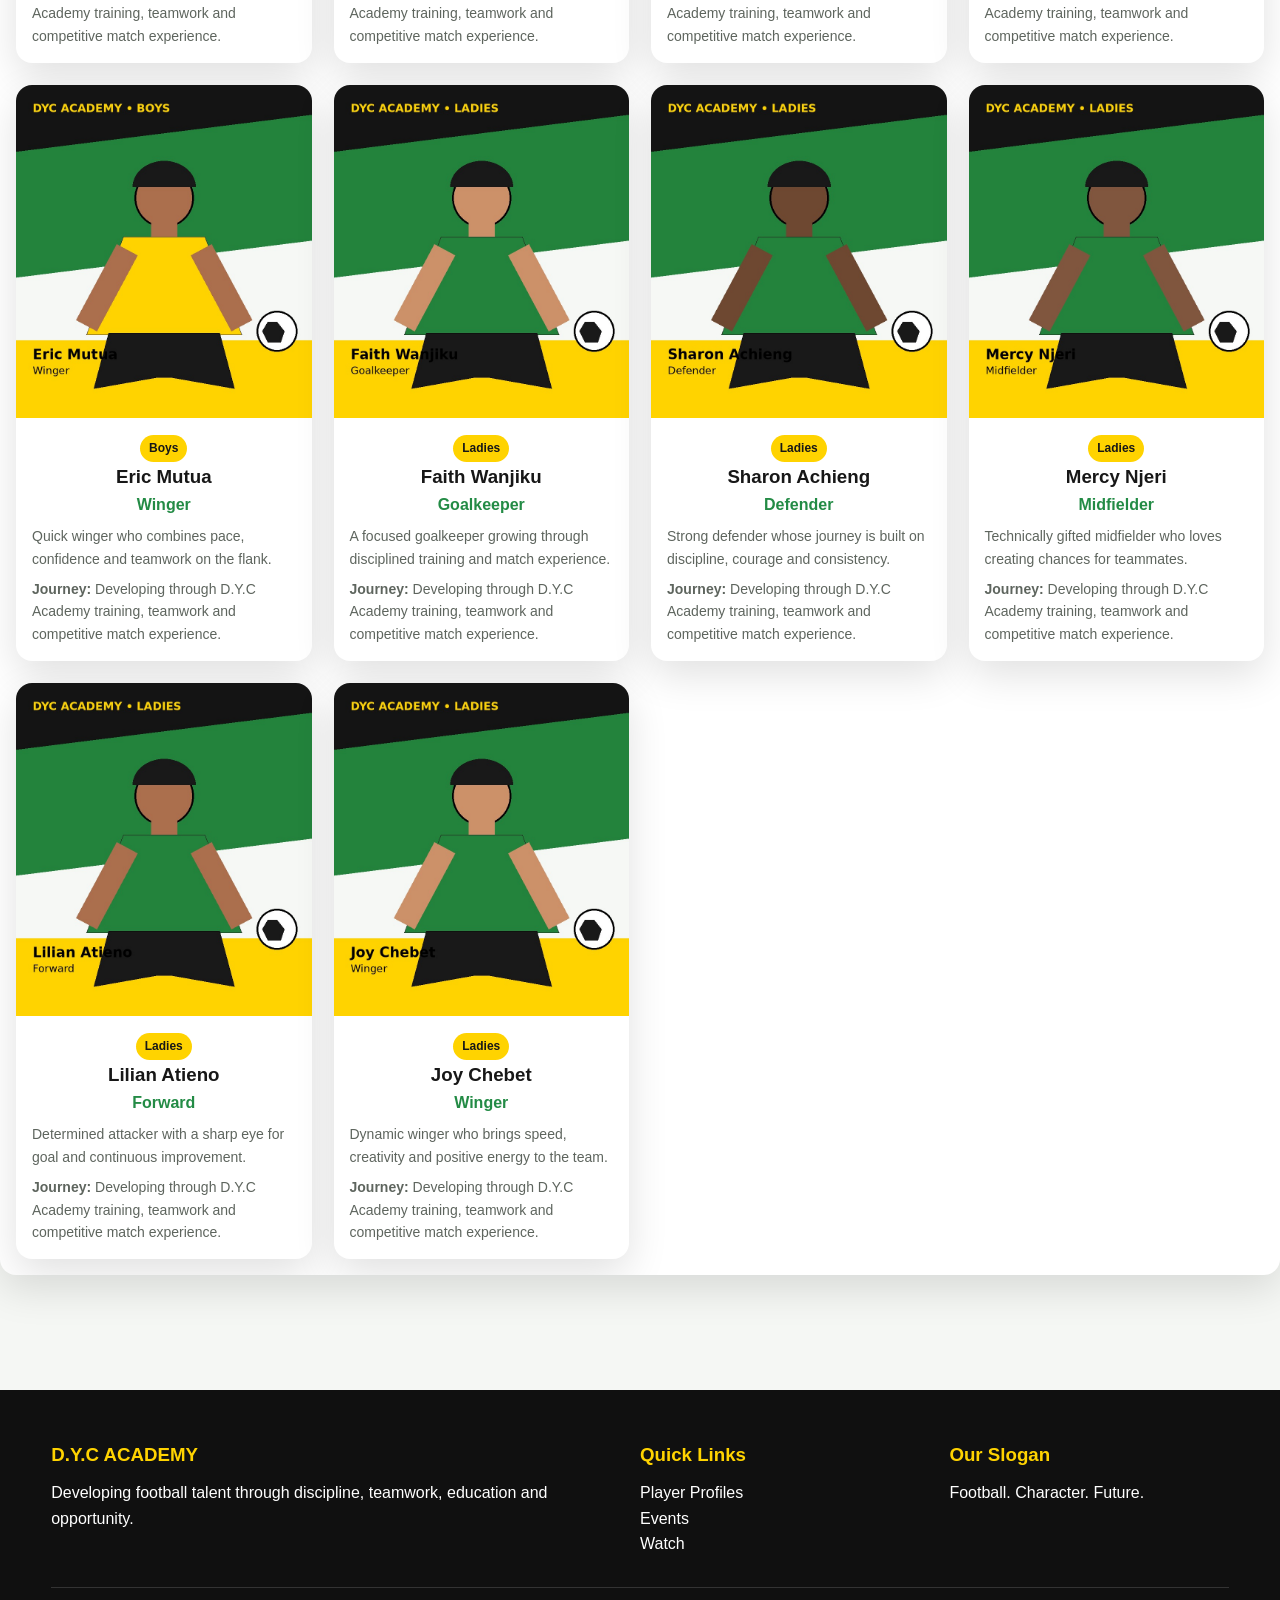
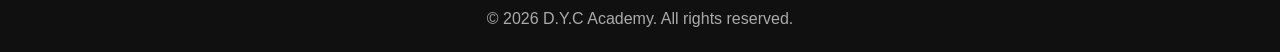
==== commit 5ed36a1a: "Update players.html" ====
--- a/players.html
+++ b/players.html
@@ -8,9 +8,8 @@
       <div class="dropdown-menu"><a href="news.html">News</a><a href="transfer.html">Transfer</a></div></li><li><a class="" href="boys.html">Boys Team</a></li><li><a class="" href="ladies.html">Ladies Team</a></li><li><a class="" href="events.html">Events</a></li><li><a class="active" href="players.html">Player Profile</a></li><li><a class="" href="watch.html">Watch</a></li><li><a href="contact.html">Contact Us</a></li></ul></nav>
     </div></header><section class="page-hero"><div class="container"><h1>Player Profiles</h1><p>Discover the people behind the D.Y.C Academy football journey.</p></div></section>
 <section class="section"><div class="container"><div class="filters"><button class="filter-btn active" data-team="all">All Players</button><button class="filter-btn" data-team="boys">Boys Only</button><button class="filter-btn" data-team="ladies">Ladies Only</button></div>
-<div class="player-grid"><article class="player-card" data-team="boys">
 
-      <h3>George </h3><div class="role">D.Y.C. Manager</div><p>Oversee all operations of the team.</p>
+ <h3>George </h3><div class="role">D.Y.C. Manager</div><p>Oversee all operations of the team.</p>
       <p><strong>Work:</strong>Participating in league federation meetings and administrative policy decisions.</p></div></article><article class="player-card" data-team="boys">
       <img src="assets/players/player02.jpg" alt="George - D.Y.C Academy Manager">
       <div class="info"><div style="text-align:center"><span class="badge">Boys</span></div>
@@ -18,6 +17,8 @@
       <p><strong>Journey:</strong>Plan training sessions, developing player skills, and design tactical strategies for games.</p></div></article><article class="player-card" data-team="boys">
       <img src="assets/players/player02.jpg" alt="Konina Kuyan - D.Y.C Academy Coach">
       <div class="info"><div style="text-align:center"><span class="badge">Boys</span></div>
+      
+<div class="player-grid"><article class="player-card" data-team="boys">
 
       <img src="assets/players/player01.jpg" alt="Brian Otieno - D.Y.C Academy Boys player">
       <div class="info"><div style="text-align:center"><span class="badge">Boys</span></div>
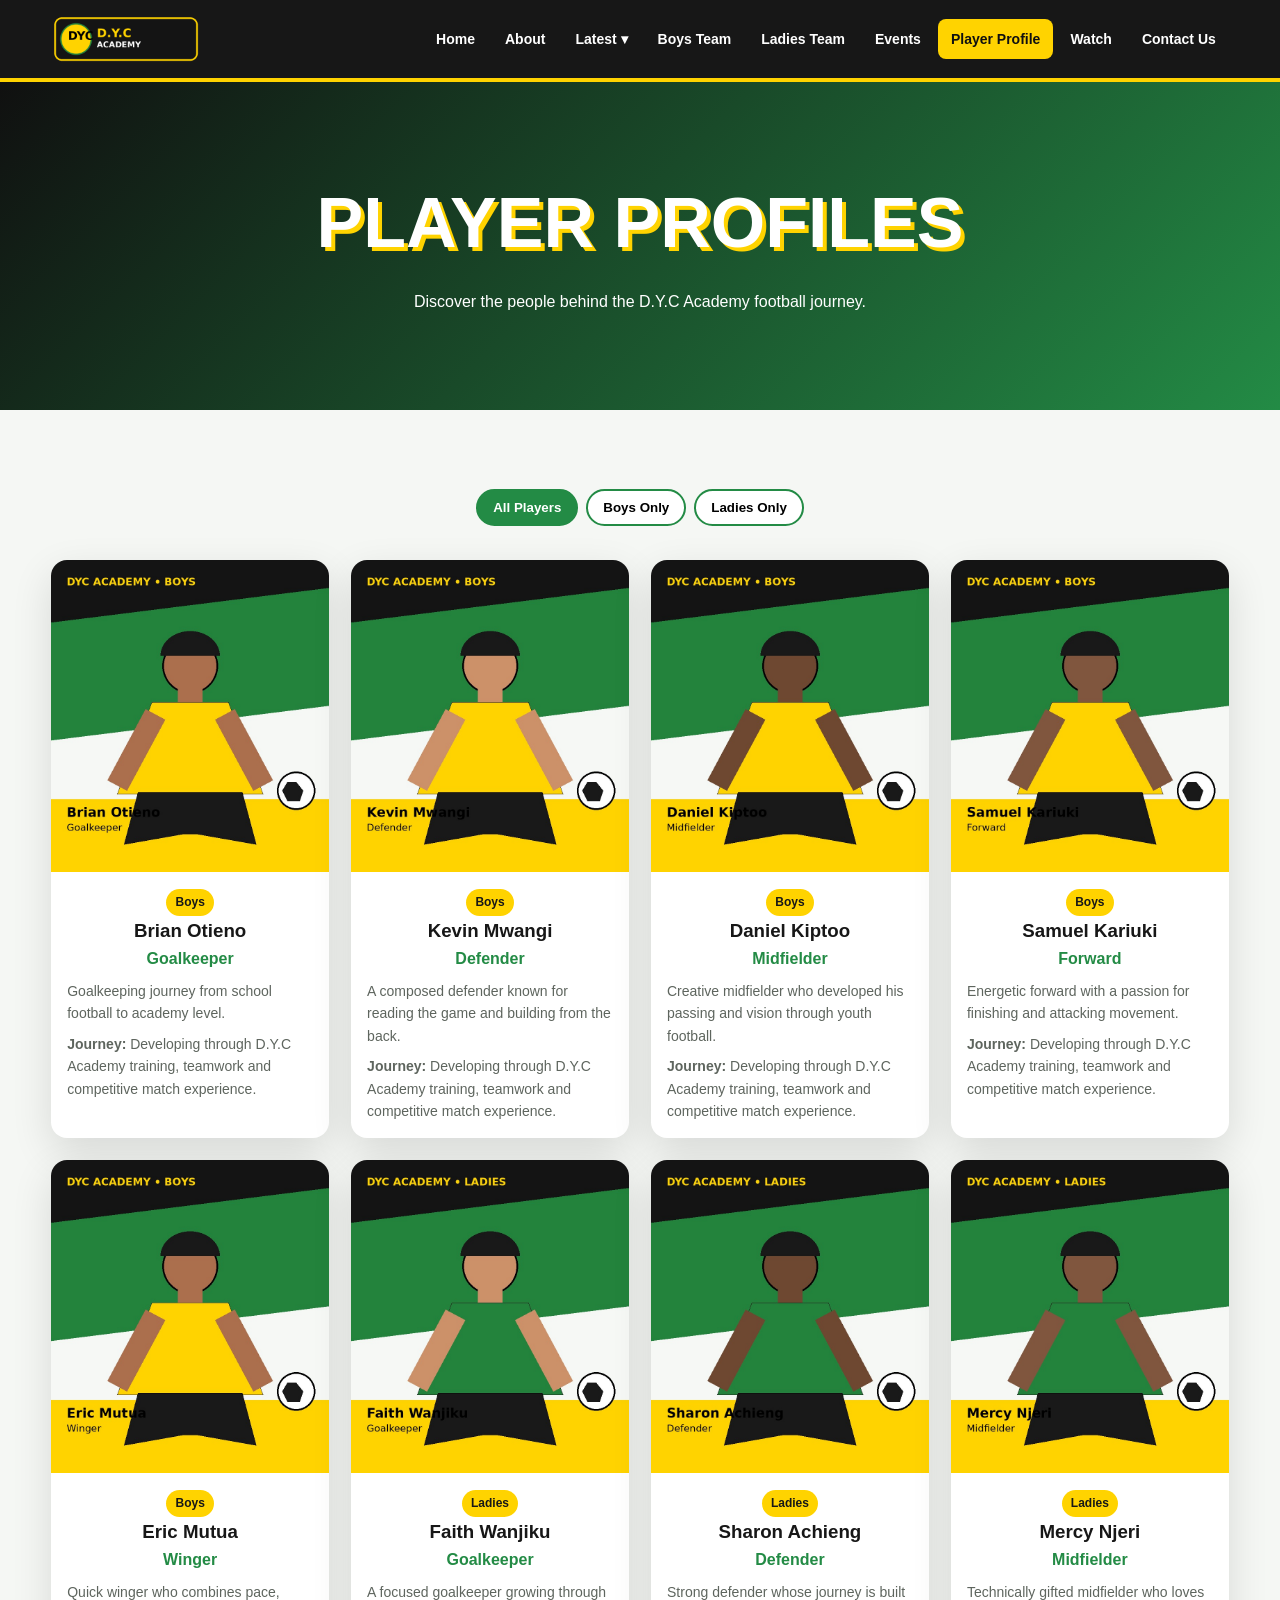
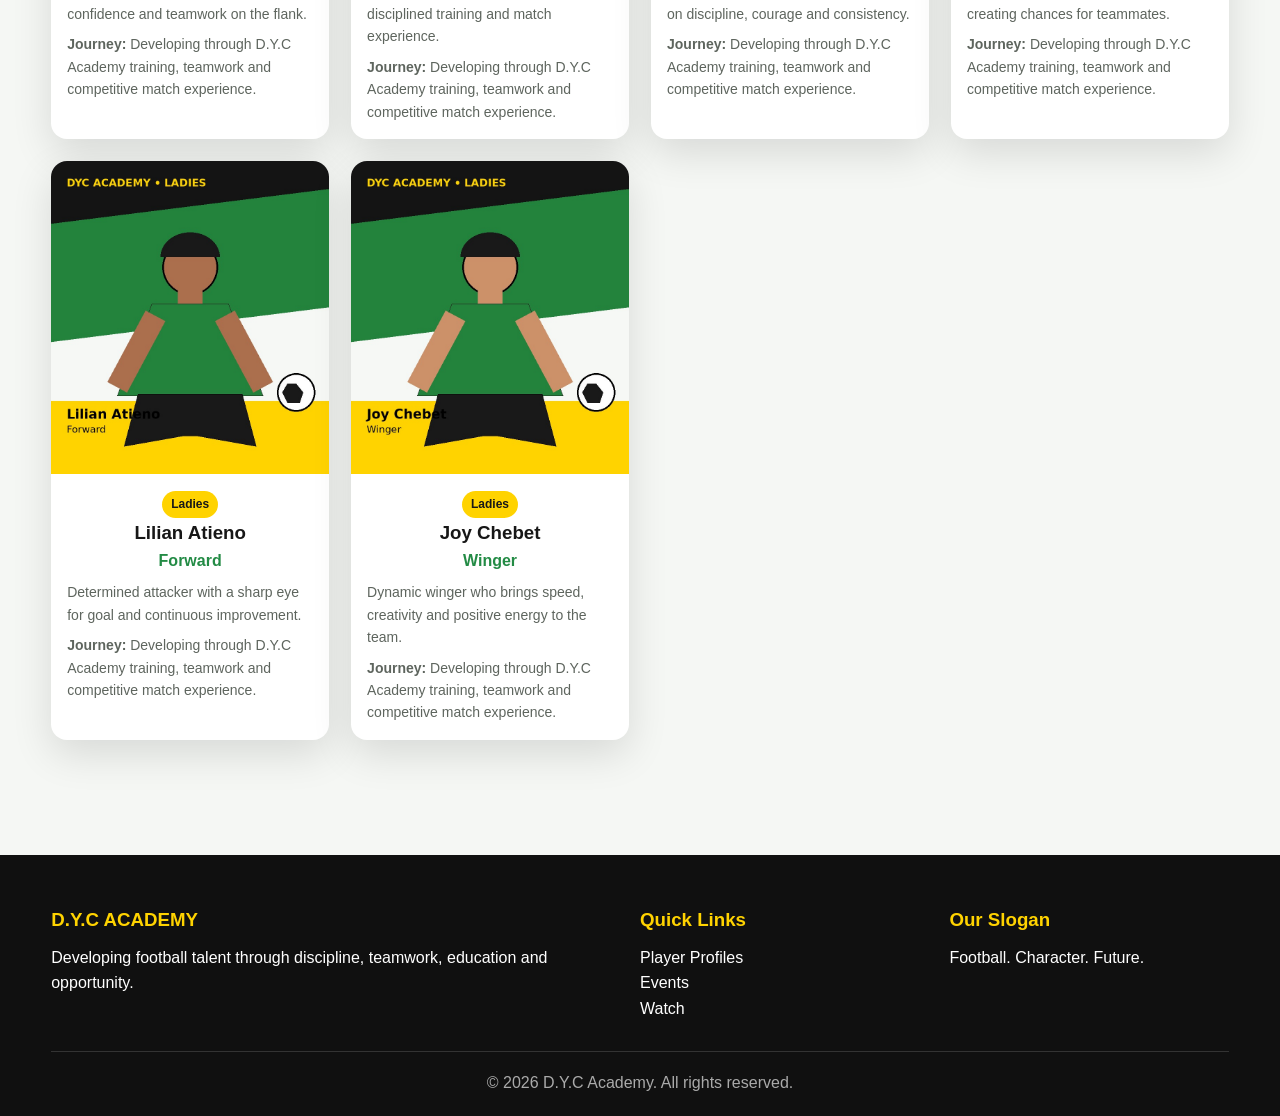
==== commit f79ff60b: "Update players.html" ====
--- a/players.html
+++ b/players.html
@@ -8,18 +8,7 @@
       <div class="dropdown-menu"><a href="news.html">News</a><a href="transfer.html">Transfer</a></div></li><li><a class="" href="boys.html">Boys Team</a></li><li><a class="" href="ladies.html">Ladies Team</a></li><li><a class="" href="events.html">Events</a></li><li><a class="active" href="players.html">Player Profile</a></li><li><a class="" href="watch.html">Watch</a></li><li><a href="contact.html">Contact Us</a></li></ul></nav>
     </div></header><section class="page-hero"><div class="container"><h1>Player Profiles</h1><p>Discover the people behind the D.Y.C Academy football journey.</p></div></section>
 <section class="section"><div class="container"><div class="filters"><button class="filter-btn active" data-team="all">All Players</button><button class="filter-btn" data-team="boys">Boys Only</button><button class="filter-btn" data-team="ladies">Ladies Only</button></div>
-
- <h3>George </h3><div class="role">D.Y.C. Manager</div><p>Oversee all operations of the team.</p>
-      <p><strong>Work:</strong>Participating in league federation meetings and administrative policy decisions.</p></div></article><article class="player-card" data-team="boys">
-      <img src="assets/players/player02.jpg" alt="George - D.Y.C Academy Manager">
-      <div class="info"><div style="text-align:center"><span class="badge">Boys</span></div>
-      <h3>Konina Kuyan</h3><div class="role">Coach</div><p>Trains, Mentor and Develop players in the academy level.</p>
-      <p><strong>Journey:</strong>Plan training sessions, developing player skills, and design tactical strategies for games.</p></div></article><article class="player-card" data-team="boys">
-      <img src="assets/players/player02.jpg" alt="Konina Kuyan - D.Y.C Academy Coach">
-      <div class="info"><div style="text-align:center"><span class="badge">Boys</span></div>
-      
 <div class="player-grid"><article class="player-card" data-team="boys">
-
       <img src="assets/players/player01.jpg" alt="Brian Otieno - D.Y.C Academy Boys player">
       <div class="info"><div style="text-align:center"><span class="badge">Boys</span></div>
       <h3>Brian Otieno</h3><div class="role">Goalkeeper</div><p>Goalkeeping journey from school football to academy level.</p>
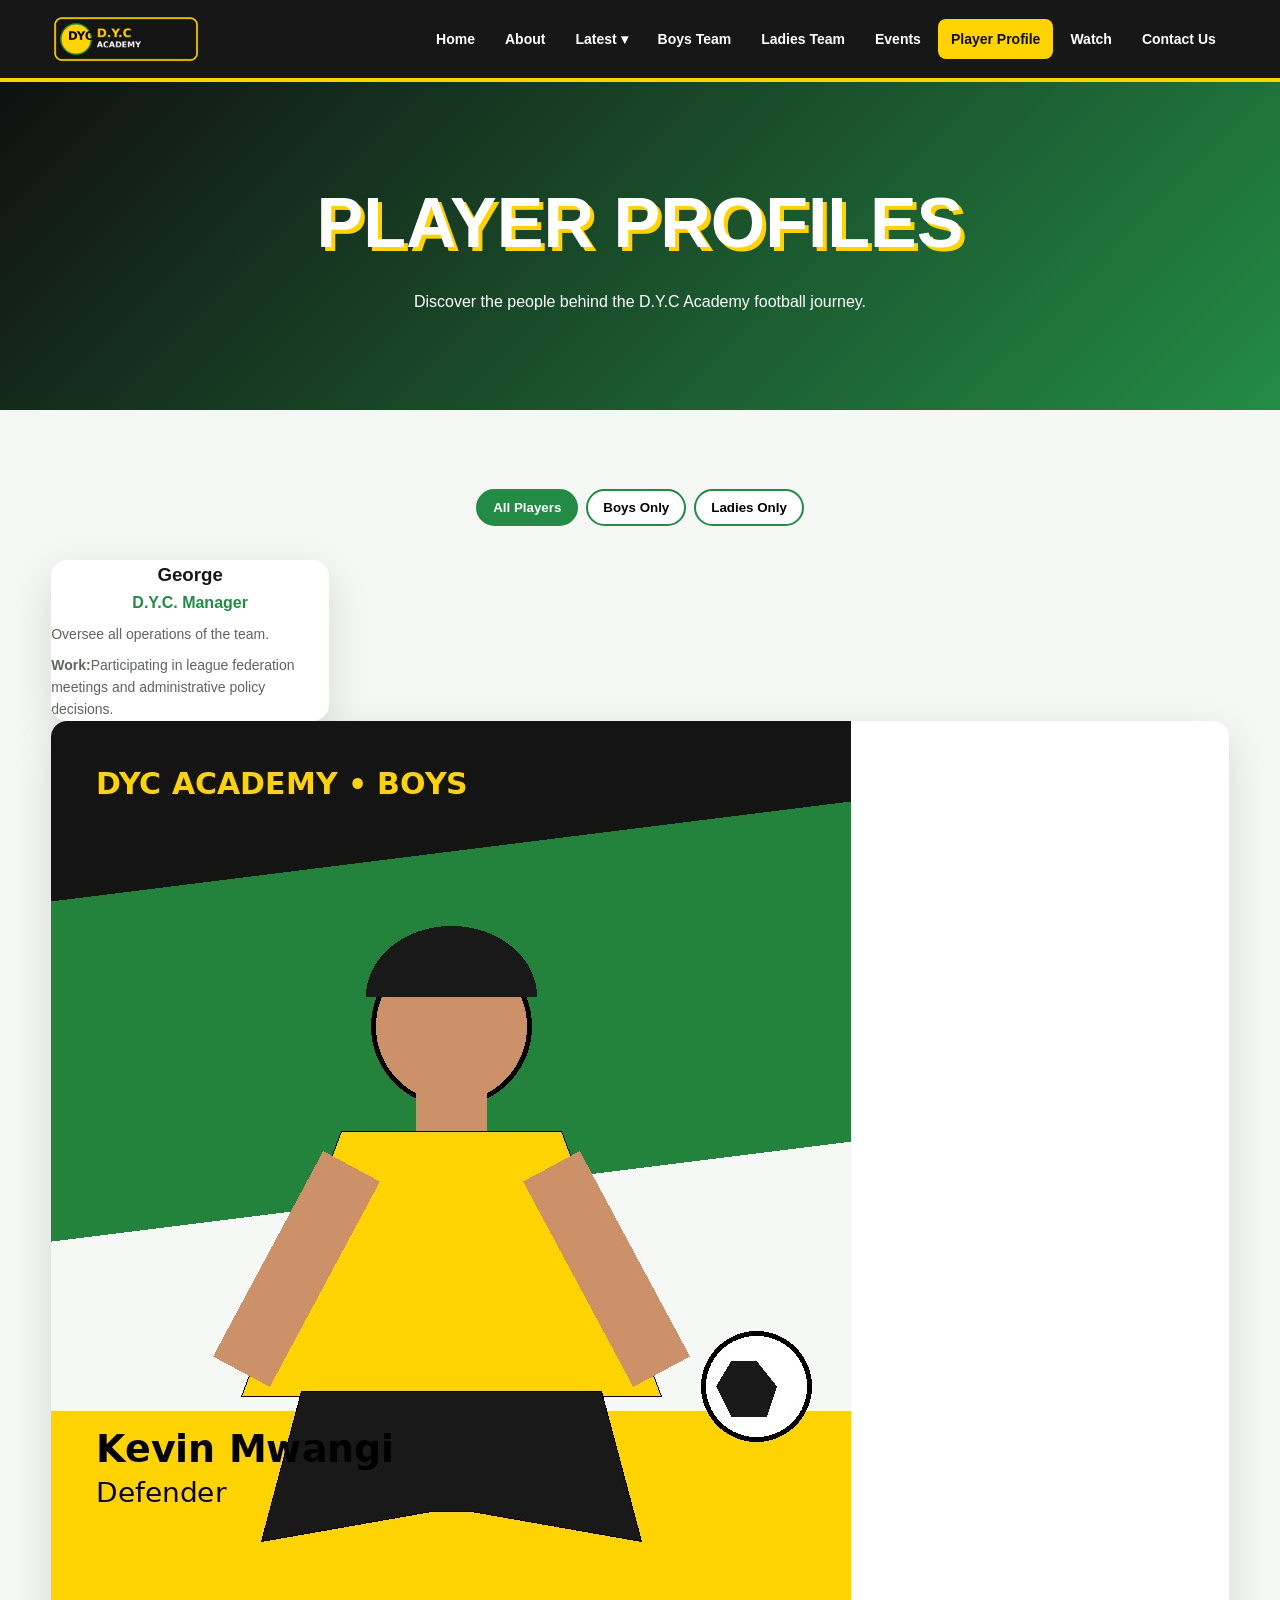
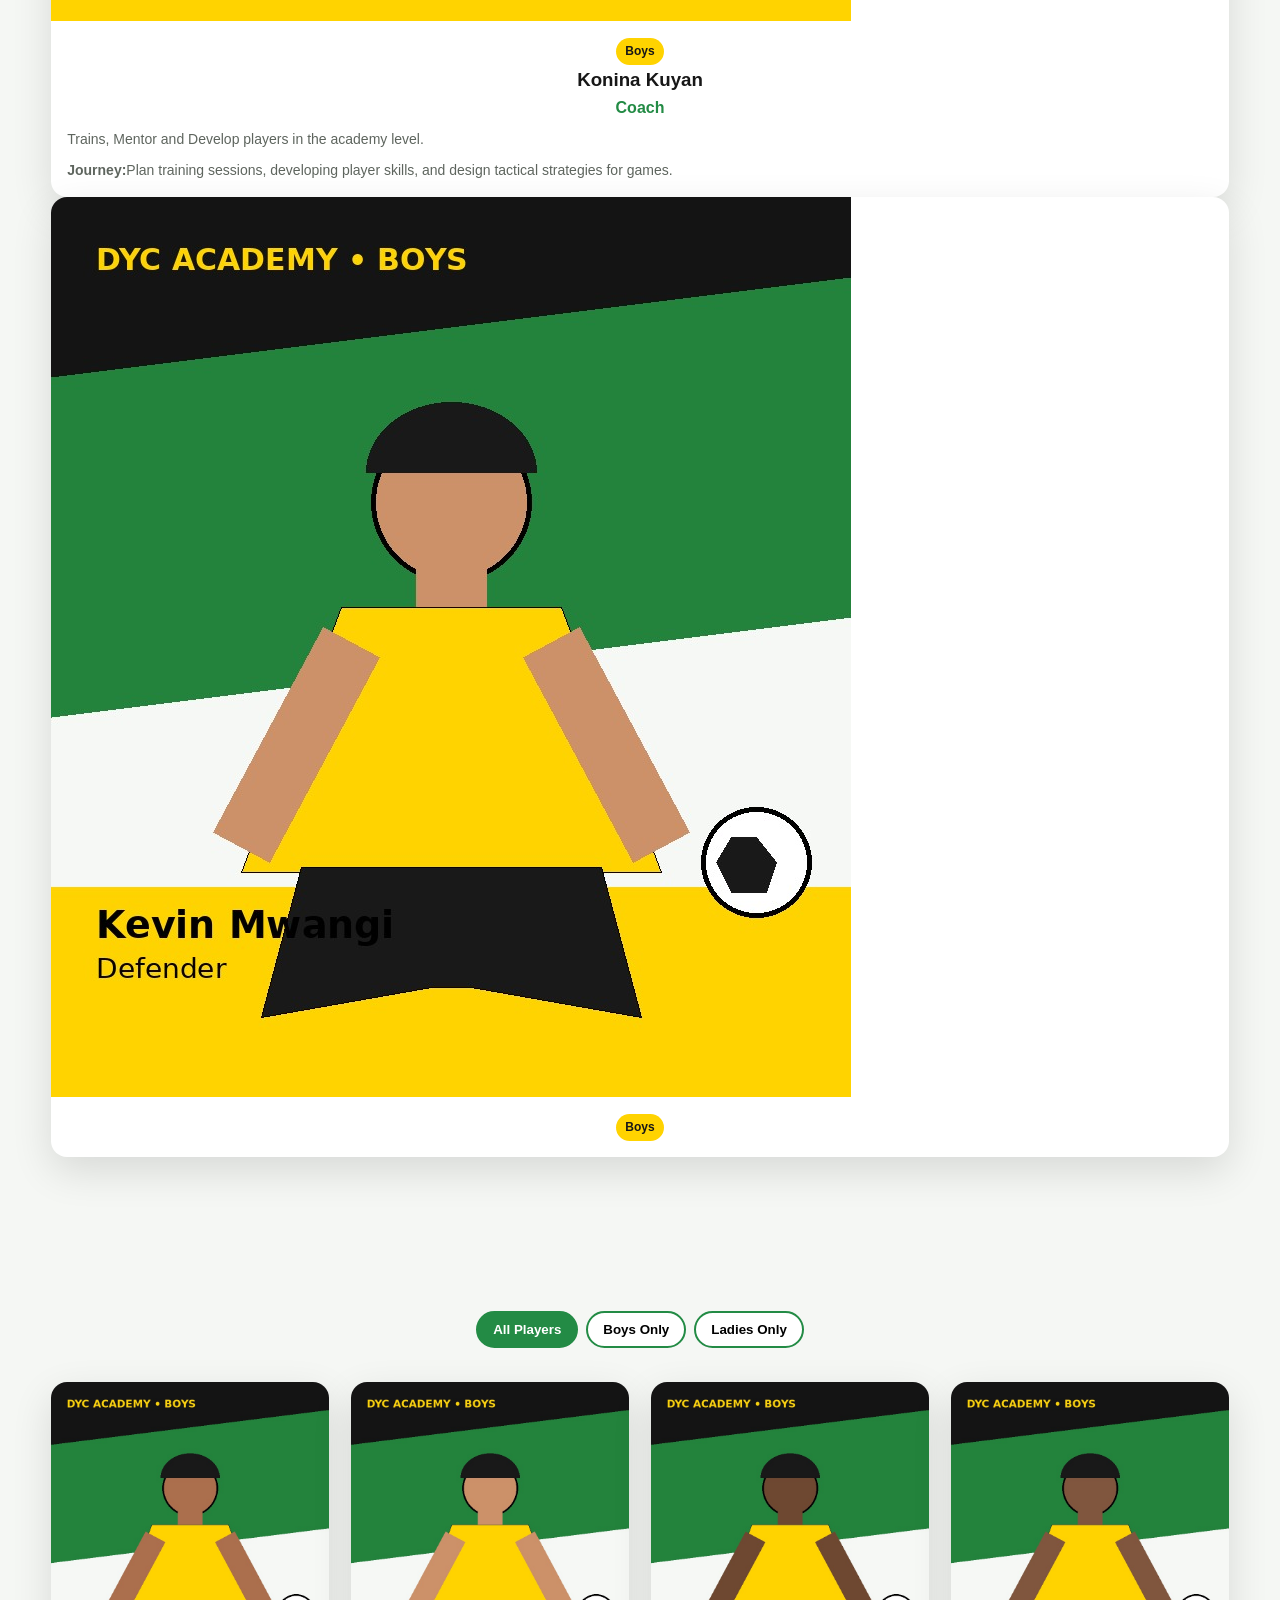
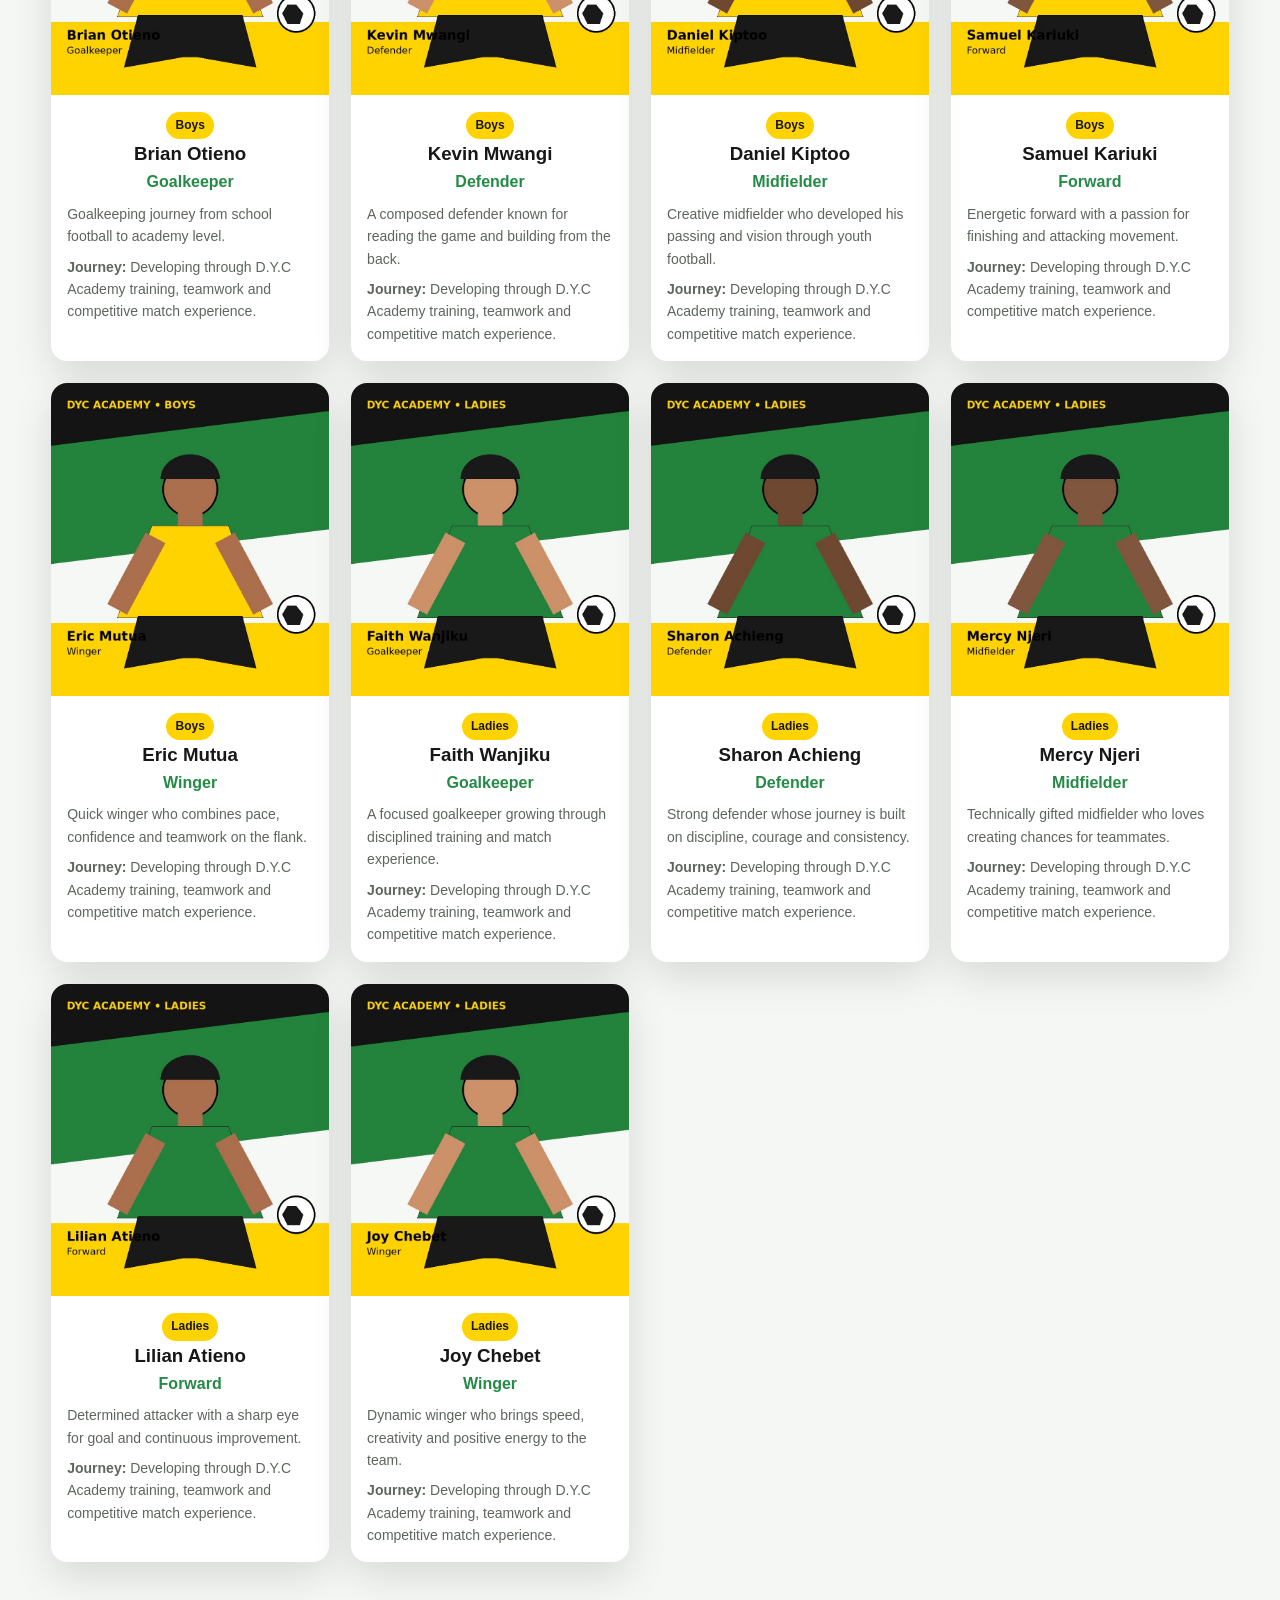
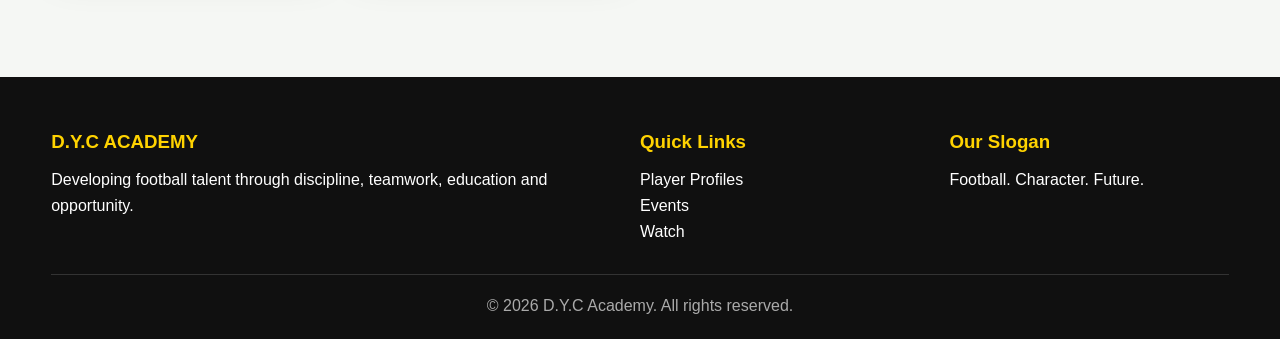
==== commit 963dd8cf: "Update players.html" ====
--- a/players.html
+++ b/players.html
@@ -7,8 +7,22 @@
       <nav><ul><li><a class="" href="index.html">Home</a></li><li><a class="" href="about.html">About</a></li><li class="dropdown"><a href="#" class="">Latest ▾</a>
       <div class="dropdown-menu"><a href="news.html">News</a><a href="transfer.html">Transfer</a></div></li><li><a class="" href="boys.html">Boys Team</a></li><li><a class="" href="ladies.html">Ladies Team</a></li><li><a class="" href="events.html">Events</a></li><li><a class="active" href="players.html">Player Profile</a></li><li><a class="" href="watch.html">Watch</a></li><li><a href="contact.html">Contact Us</a></li></ul></nav>
     </div></header><section class="page-hero"><div class="container"><h1>Player Profiles</h1><p>Discover the people behind the D.Y.C Academy football journey.</p></div></section>
+
+
 <section class="section"><div class="container"><div class="filters"><button class="filter-btn active" data-team="all">All Players</button><button class="filter-btn" data-team="boys">Boys Only</button><button class="filter-btn" data-team="ladies">Ladies Only</button></div>
-<div class="player-grid"><article class="player-card" data-team="boys">
+      <div class="player-grid"><article class="player-card" data-team="boys">
+       <h3>George </h3><div class="role">D.Y.C. Manager</div><p>Oversee all operations of the team.</p>
+      <p><strong>Work:</strong>Participating in league federation meetings and administrative policy decisions.</p></div></article><article class="player-card" data-team="boys">
+      <img src="assets/players/player02.jpg" alt="George - D.Y.C Academy Manager">
+      <div class="info"><div style="text-align:center"><span class="badge">Boys</span></div>
+      <h3>Konina Kuyan</h3><div class="role">Coach</div><p>Trains, Mentor and Develop players in the academy level.</p>
+      <p><strong>Journey:</strong>Plan training sessions, developing player skills, and design tactical strategies for games.</p></div></article><article class="player-card" data-team="boys">
+      <img src="assets/players/player02.jpg" alt="Konina Kuyan - D.Y.C Academy Coach">
+      <div class="info"><div style="text-align:center"><span class="badge">Boys</span></div></div></section>
+
+      
+<section class="section"><div class="container"><div class="filters"><button class="filter-btn active" data-team="all">All Players</button><button class="filter-btn" data-team="boys">Boys Only</button><button class="filter-btn" data-team="ladies">Ladies Only</button></div>
+      <div class="player-grid"><article class="player-card" data-team="boys">
       <img src="assets/players/player01.jpg" alt="Brian Otieno - D.Y.C Academy Boys player">
       <div class="info"><div style="text-align:center"><span class="badge">Boys</span></div>
       <h3>Brian Otieno</h3><div class="role">Goalkeeper</div><p>Goalkeeping journey from school football to academy level.</p>
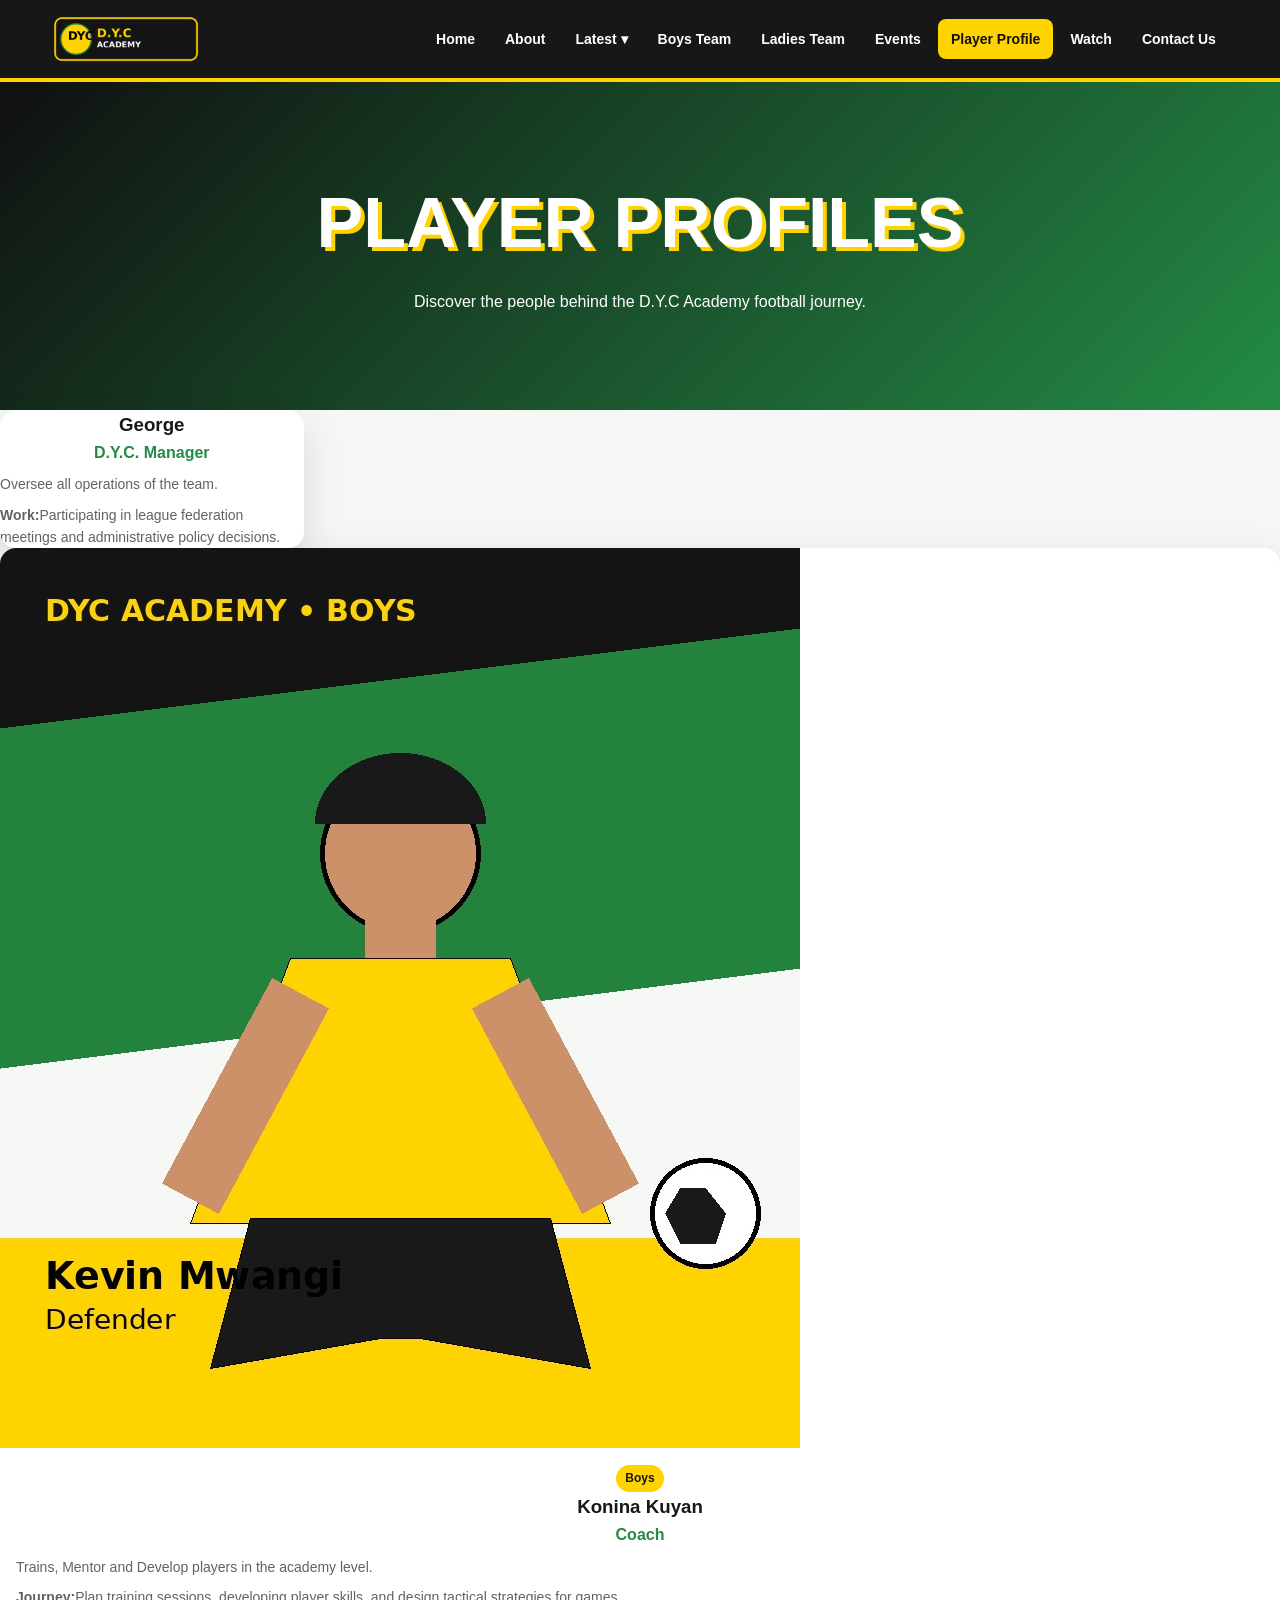
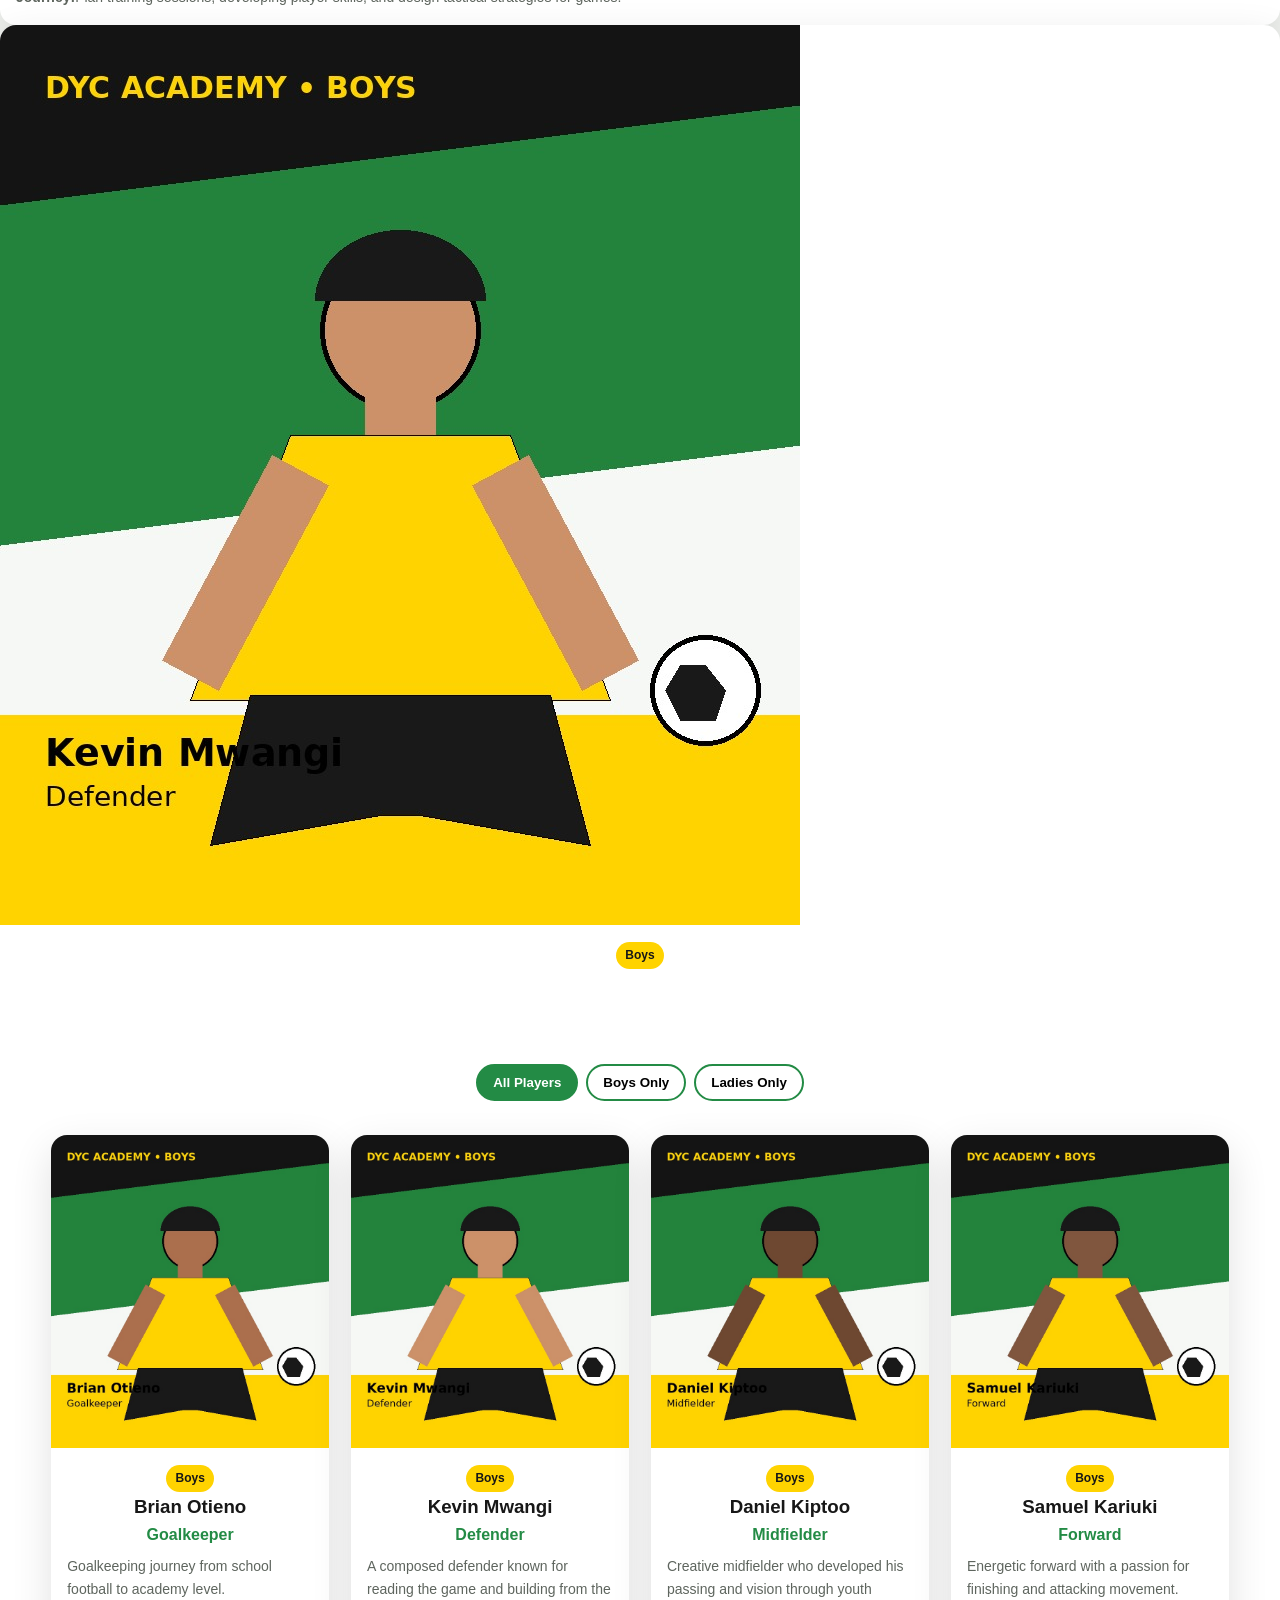
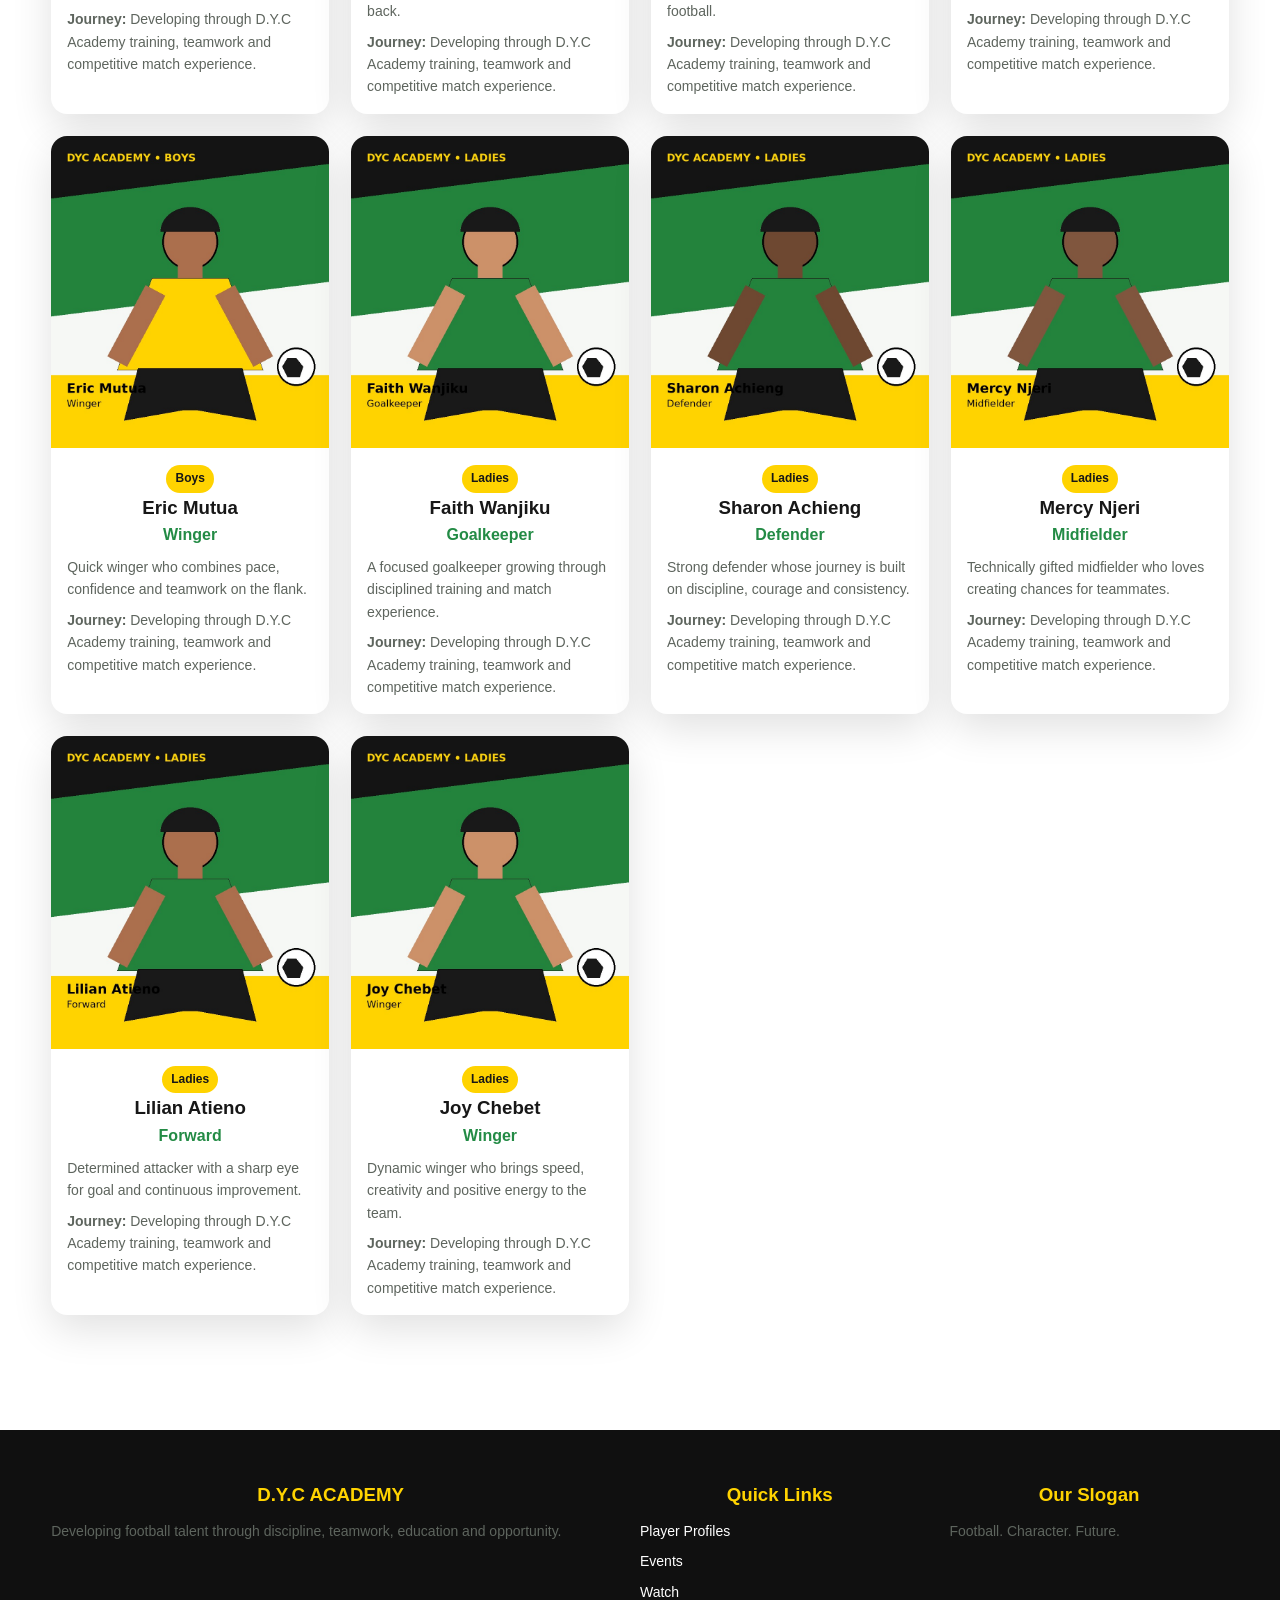
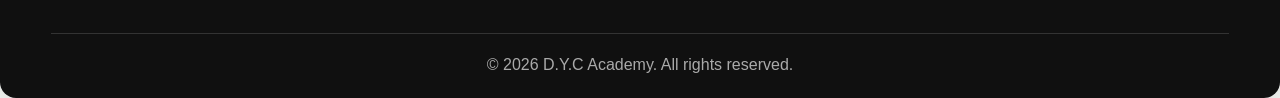
==== commit 10fce382: "Update players.html" ====
--- a/players.html
+++ b/players.html
@@ -8,8 +8,6 @@
       <div class="dropdown-menu"><a href="news.html">News</a><a href="transfer.html">Transfer</a></div></li><li><a class="" href="boys.html">Boys Team</a></li><li><a class="" href="ladies.html">Ladies Team</a></li><li><a class="" href="events.html">Events</a></li><li><a class="active" href="players.html">Player Profile</a></li><li><a class="" href="watch.html">Watch</a></li><li><a href="contact.html">Contact Us</a></li></ul></nav>
     </div></header><section class="page-hero"><div class="container"><h1>Player Profiles</h1><p>Discover the people behind the D.Y.C Academy football journey.</p></div></section>
 
-
-<section class="section"><div class="container"><div class="filters"><button class="filter-btn active" data-team="all">All Players</button><button class="filter-btn" data-team="boys">Boys Only</button><button class="filter-btn" data-team="ladies">Ladies Only</button></div>
       <div class="player-grid"><article class="player-card" data-team="boys">
        <h3>George </h3><div class="role">D.Y.C. Manager</div><p>Oversee all operations of the team.</p>
       <p><strong>Work:</strong>Participating in league federation meetings and administrative policy decisions.</p></div></article><article class="player-card" data-team="boys">
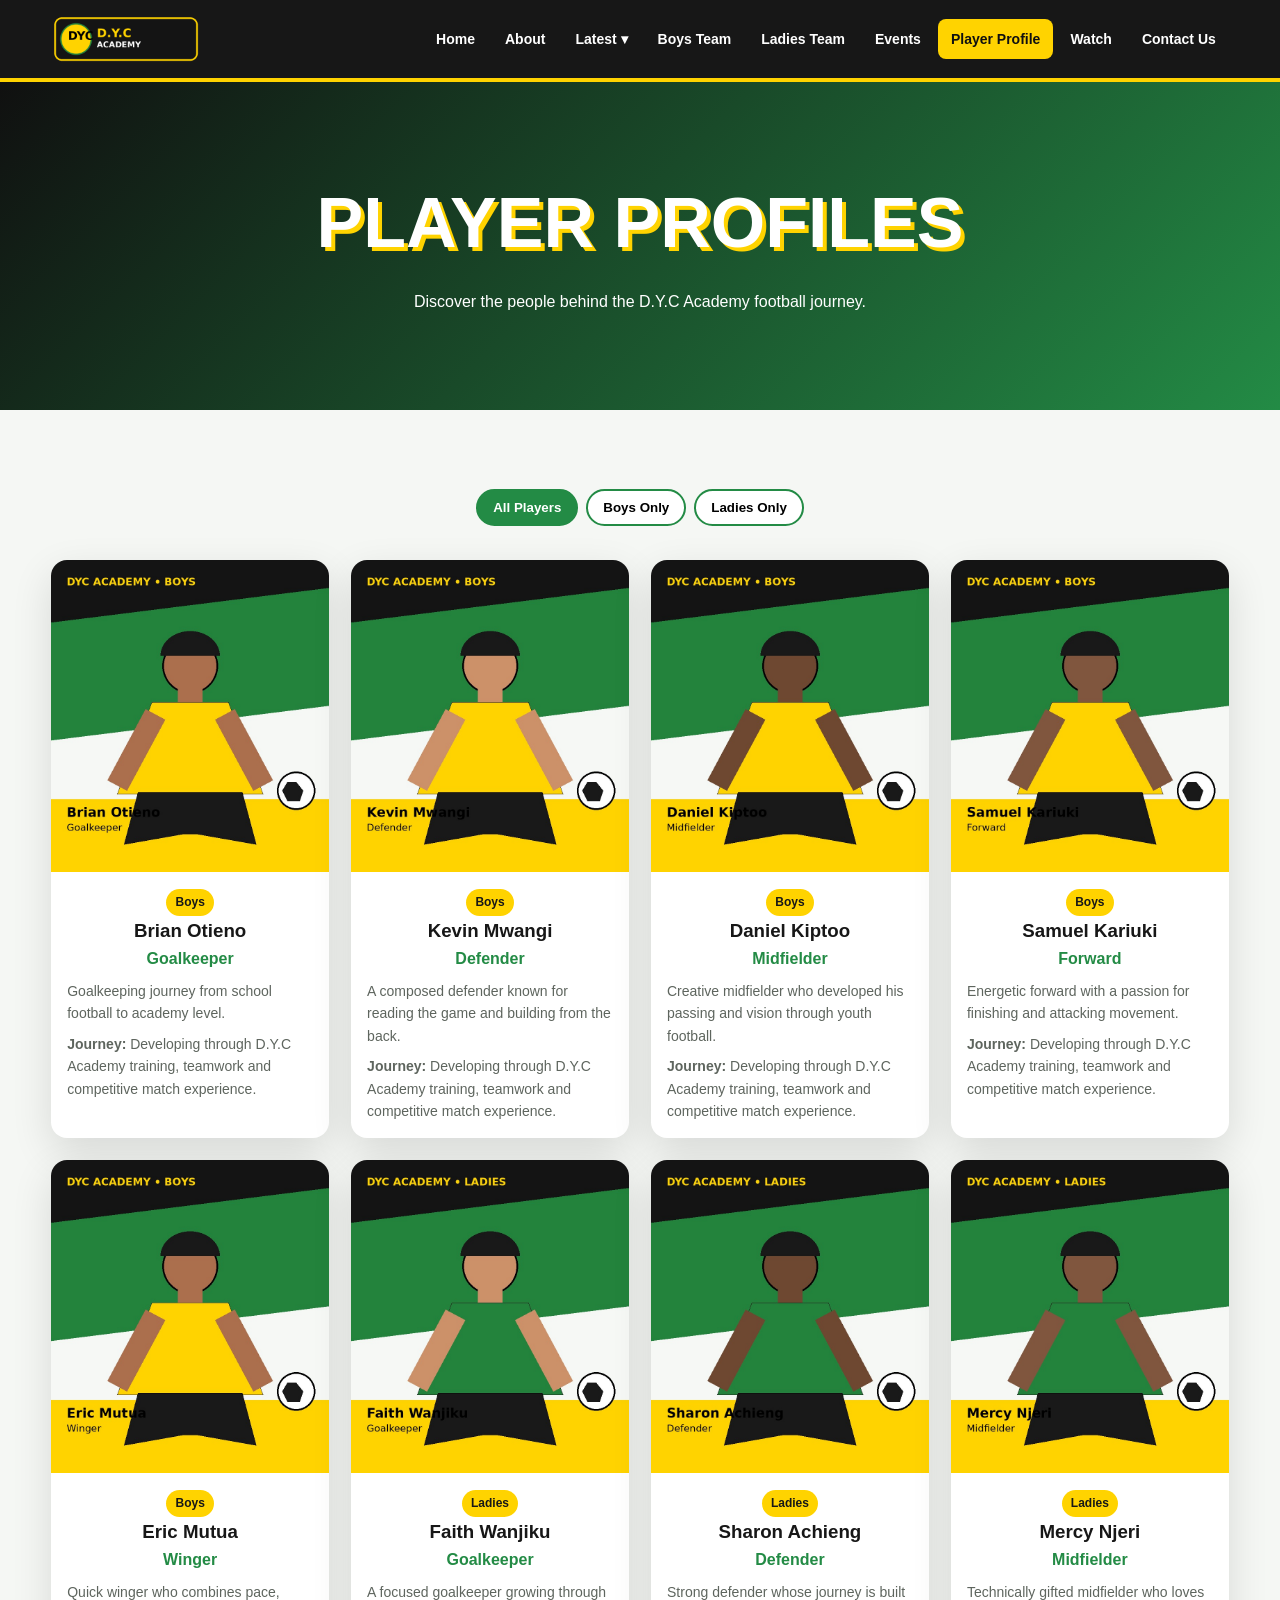
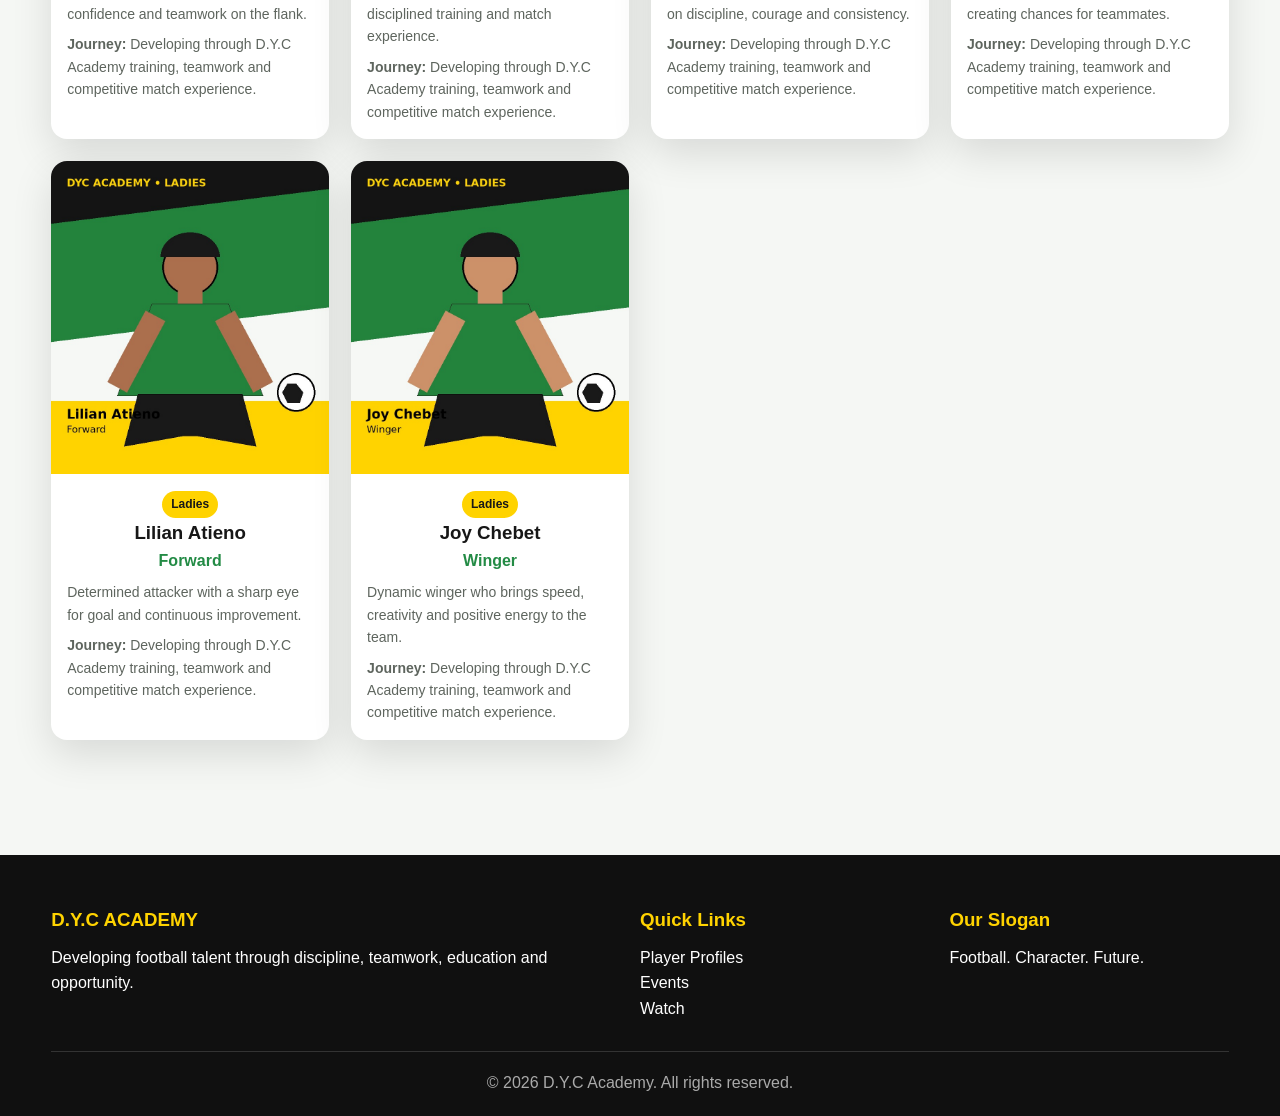
==== commit 788d7327: "Update players.html" ====
--- a/players.html
+++ b/players.html
@@ -7,17 +7,6 @@
       <nav><ul><li><a class="" href="index.html">Home</a></li><li><a class="" href="about.html">About</a></li><li class="dropdown"><a href="#" class="">Latest ▾</a>
       <div class="dropdown-menu"><a href="news.html">News</a><a href="transfer.html">Transfer</a></div></li><li><a class="" href="boys.html">Boys Team</a></li><li><a class="" href="ladies.html">Ladies Team</a></li><li><a class="" href="events.html">Events</a></li><li><a class="active" href="players.html">Player Profile</a></li><li><a class="" href="watch.html">Watch</a></li><li><a href="contact.html">Contact Us</a></li></ul></nav>
     </div></header><section class="page-hero"><div class="container"><h1>Player Profiles</h1><p>Discover the people behind the D.Y.C Academy football journey.</p></div></section>
-
-      <div class="player-grid"><article class="player-card" data-team="boys">
-       <h3>George </h3><div class="role">D.Y.C. Manager</div><p>Oversee all operations of the team.</p>
-      <p><strong>Work:</strong>Participating in league federation meetings and administrative policy decisions.</p></div></article><article class="player-card" data-team="boys">
-      <img src="assets/players/player02.jpg" alt="George - D.Y.C Academy Manager">
-      <div class="info"><div style="text-align:center"><span class="badge">Boys</span></div>
-      <h3>Konina Kuyan</h3><div class="role">Coach</div><p>Trains, Mentor and Develop players in the academy level.</p>
-      <p><strong>Journey:</strong>Plan training sessions, developing player skills, and design tactical strategies for games.</p></div></article><article class="player-card" data-team="boys">
-      <img src="assets/players/player02.jpg" alt="Konina Kuyan - D.Y.C Academy Coach">
-      <div class="info"><div style="text-align:center"><span class="badge">Boys</span></div></div></section>
-
       
 <section class="section"><div class="container"><div class="filters"><button class="filter-btn active" data-team="all">All Players</button><button class="filter-btn" data-team="boys">Boys Only</button><button class="filter-btn" data-team="ladies">Ladies Only</button></div>
       <div class="player-grid"><article class="player-card" data-team="boys">
